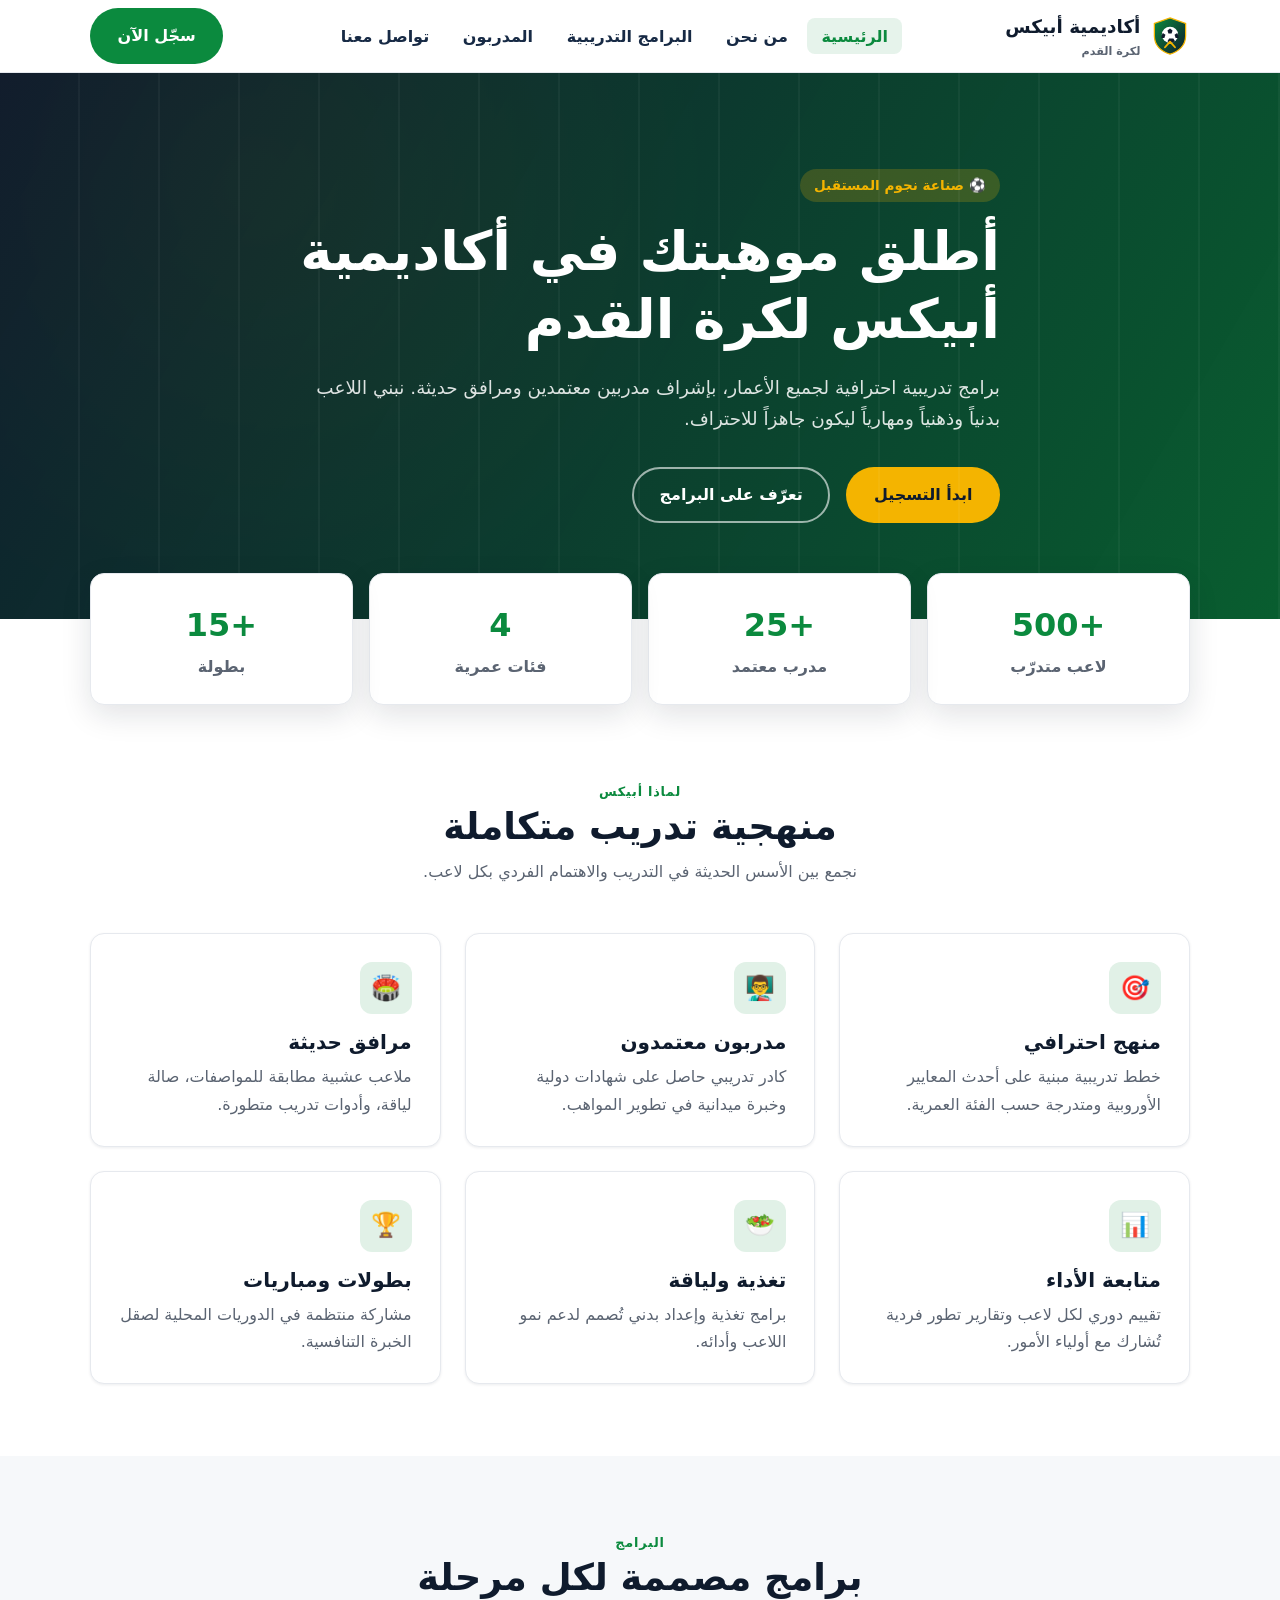
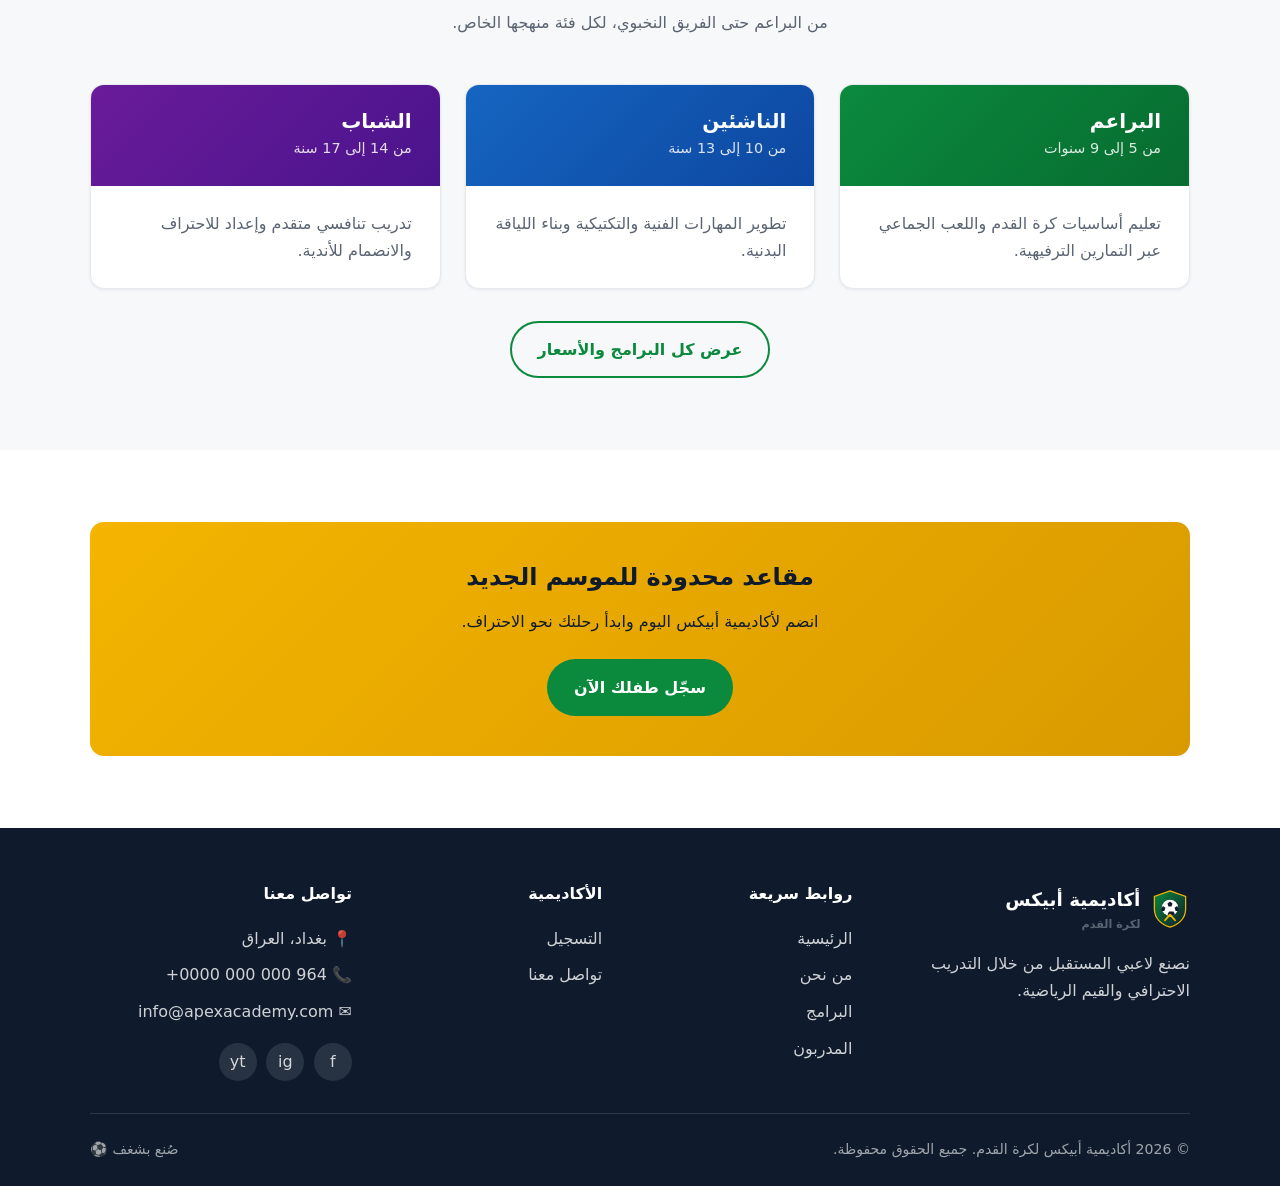
==== index.html @ 8813f62b "Add foundational Apex Football Academy website structure - Home, About, Programs, Coaches, Registrat" ====
<!DOCTYPE html>
<html lang="ar" dir="rtl">
<head>
  <meta charset="UTF-8" />
  <meta name="viewport" content="width=device-width, initial-scale=1.0" />
  <title>أكاديمية أبيكس لكرة القدم | الصفحة الرئيسية</title>
  <meta name="description" content="أكاديمية أبيكس لكرة القدم — تدريب احترافي لجميع الأعمار، مدربون معتمدون، وبرامج متكاملة لصناعة نجوم المستقبل." />
  <link rel="icon" href="img/logo.svg" type="image/svg+xml" />
  <link rel="stylesheet" href="css/style.css" />
</head>
<body>

  <!-- ===== Header ===== -->
  <header class="site-header">
    <div class="container nav">
      <a class="brand" href="index.html">
        <img src="img/logo.svg" alt="شعار أكاديمية أبيكس" />
        <span>أكاديمية أبيكس<small>لكرة القدم</small></span>
      </a>
      <nav>
        <ul class="nav-links">
          <li><a href="index.html">الرئيسية</a></li>
          <li><a href="pages/about.html">من نحن</a></li>
          <li><a href="pages/programs.html">البرامج التدريبية</a></li>
          <li><a href="pages/coaches.html">المدربون</a></li>
          <li><a href="pages/contact.html">تواصل معنا</a></li>
        </ul>
      </nav>
      <div class="nav-cta">
        <a class="btn btn--primary" href="pages/registration.html">سجّل الآن</a>
      </div>
      <button class="nav-toggle" aria-label="القائمة" aria-expanded="false">
        <span></span><span></span><span></span>
      </button>
    </div>
  </header>

  <!-- ===== Hero ===== -->
  <section class="hero">
    <div class="container">
      <span class="eyebrow">⚽ صناعة نجوم المستقبل</span>
      <h1>أطلق موهبتك في أكاديمية أبيكس لكرة القدم</h1>
      <p>
        برامج تدريبية احترافية لجميع الأعمار، بإشراف مدربين معتمدين ومرافق حديثة.
        نبني اللاعب بدنياً وذهنياً ومهارياً ليكون جاهزاً للاحتراف.
      </p>
      <div class="hero-actions">
        <a class="btn btn--gold" href="pages/registration.html">ابدأ التسجيل</a>
        <a class="btn btn--ghost" href="pages/programs.html">تعرّف على البرامج</a>
      </div>
    </div>
  </section>

  <!-- ===== Stats ===== -->
  <section class="container">
    <div class="stats">
      <div class="stat-card"><strong>+500</strong><span>لاعب متدرّب</span></div>
      <div class="stat-card"><strong>+25</strong><span>مدرب معتمد</span></div>
      <div class="stat-card"><strong>4</strong><span>فئات عمرية</span></div>
      <div class="stat-card"><strong>+15</strong><span>بطولة</span></div>
    </div>
  </section>

  <!-- ===== Features ===== -->
  <section class="section">
    <div class="container">
      <div class="section-head">
        <span class="eyebrow">لماذا أبيكس</span>
        <h2>منهجية تدريب متكاملة</h2>
        <p>نجمع بين الأسس الحديثة في التدريب والاهتمام الفردي بكل لاعب.</p>
      </div>
      <div class="grid grid--3">
        <div class="card">
          <div class="icon">🎯</div>
          <h3>منهج احترافي</h3>
          <p>خطط تدريبية مبنية على أحدث المعايير الأوروبية ومتدرجة حسب الفئة العمرية.</p>
        </div>
        <div class="card">
          <div class="icon">👨‍🏫</div>
          <h3>مدربون معتمدون</h3>
          <p>كادر تدريبي حاصل على شهادات دولية وخبرة ميدانية في تطوير المواهب.</p>
        </div>
        <div class="card">
          <div class="icon">🏟️</div>
          <h3>مرافق حديثة</h3>
          <p>ملاعب عشبية مطابقة للمواصفات، صالة لياقة، وأدوات تدريب متطورة.</p>
        </div>
        <div class="card">
          <div class="icon">📊</div>
          <h3>متابعة الأداء</h3>
          <p>تقييم دوري لكل لاعب وتقارير تطور فردية تُشارك مع أولياء الأمور.</p>
        </div>
        <div class="card">
          <div class="icon">🥗</div>
          <h3>تغذية ولياقة</h3>
          <p>برامج تغذية وإعداد بدني تُصمم لدعم نمو اللاعب وأدائه.</p>
        </div>
        <div class="card">
          <div class="icon">🏆</div>
          <h3>بطولات ومباريات</h3>
          <p>مشاركة منتظمة في الدوريات المحلية لصقل الخبرة التنافسية.</p>
        </div>
      </div>
    </div>
  </section>

  <!-- ===== Programs preview ===== -->
  <section class="section section--alt">
    <div class="container">
      <div class="section-head">
        <span class="eyebrow">البرامج</span>
        <h2>برامج مصممة لكل مرحلة</h2>
        <p>من البراعم حتى الفريق النخبوي، لكل فئة منهجها الخاص.</p>
      </div>
      <div class="grid grid--3">
        <div class="card program u9">
          <div class="program-top"><h3>البراعم</h3><span class="age">من 5 إلى 9 سنوات</span></div>
          <div class="program-body">
            <p>تعليم أساسيات كرة القدم واللعب الجماعي عبر التمارين الترفيهية.</p>
          </div>
        </div>
        <div class="card program u13">
          <div class="program-top"><h3>الناشئين</h3><span class="age">من 10 إلى 13 سنة</span></div>
          <div class="program-body">
            <p>تطوير المهارات الفنية والتكتيكية وبناء اللياقة البدنية.</p>
          </div>
        </div>
        <div class="card program u17">
          <div class="program-top"><h3>الشباب</h3><span class="age">من 14 إلى 17 سنة</span></div>
          <div class="program-body">
            <p>تدريب تنافسي متقدم وإعداد للاحتراف والانضمام للأندية.</p>
          </div>
        </div>
      </div>
      <div style="text-align:center; margin-top: 2rem;">
        <a class="btn btn--outline" href="pages/programs.html">عرض كل البرامج والأسعار</a>
      </div>
    </div>
  </section>

  <!-- ===== CTA ===== -->
  <section class="section">
    <div class="container">
      <div class="cta-band">
        <h2>مقاعد محدودة للموسم الجديد</h2>
        <p>انضم لأكاديمية أبيكس اليوم وابدأ رحلتك نحو الاحتراف.</p>
        <a class="btn btn--primary" href="pages/registration.html">سجّل طفلك الآن</a>
      </div>
    </div>
  </section>

  <!-- ===== Footer ===== -->
  <footer class="site-footer">
    <div class="container">
      <div class="footer-grid">
        <div>
          <a class="brand" href="index.html">
            <img src="img/logo.svg" alt="شعار أكاديمية أبيكس" />
            <span>أكاديمية أبيكس<small>لكرة القدم</small></span>
          </a>
          <p>نصنع لاعبي المستقبل من خلال التدريب الاحترافي والقيم الرياضية.</p>
        </div>
        <div>
          <h4>روابط سريعة</h4>
          <ul class="footer-links">
            <li><a href="index.html">الرئيسية</a></li>
            <li><a href="pages/about.html">من نحن</a></li>
            <li><a href="pages/programs.html">البرامج</a></li>
            <li><a href="pages/coaches.html">المدربون</a></li>
          </ul>
        </div>
        <div>
          <h4>الأكاديمية</h4>
          <ul class="footer-links">
            <li><a href="pages/registration.html">التسجيل</a></li>
            <li><a href="pages/contact.html">تواصل معنا</a></li>
          </ul>
        </div>
        <div>
          <h4>تواصل معنا</h4>
          <ul class="footer-links">
            <li>📍 بغداد، العراق</li>
            <li>📞 964 000 000 0000+</li>
            <li>✉️ info@apexacademy.com</li>
          </ul>
          <div class="socials" style="margin-top: .8rem;">
            <a href="#" aria-label="Facebook">f</a>
            <a href="#" aria-label="Instagram">ig</a>
            <a href="#" aria-label="YouTube">yt</a>
          </div>
        </div>
      </div>
      <div class="footer-bottom">
        <span>© <span data-year>2026</span> أكاديمية أبيكس لكرة القدم. جميع الحقوق محفوظة.</span>
        <span>صُنع بشغف ⚽</span>
      </div>
    </div>
  </footer>

  <script src="js/main.js"></script>
</body>
</html>
---- css/style.css ----
/* ==========================================================================
   Apex Football Academy — Core Stylesheet
   أكاديمية أبيكس لكرة القدم — التنسيقات الأساسية
   RTL, responsive, no external dependencies.
   ========================================================================== */

/* ----- Design tokens ---------------------------------------------------- */
:root {
  --pitch-green: #0b8a3e;
  --pitch-green-dark: #076c30;
  --navy: #0f1b2d;
  --navy-soft: #172a45;
  --gold: #f4b400;
  --ink: #1a1f27;
  --muted: #5b6472;
  --line: #e6e9ee;
  --bg: #ffffff;
  --bg-alt: #f6f8fa;
  --white: #ffffff;

  --radius: 14px;
  --radius-sm: 8px;
  --shadow-sm: 0 1px 3px rgba(15, 27, 45, .08);
  --shadow: 0 10px 30px rgba(15, 27, 45, .12);
  --container: 1140px;

  --font: "Segoe UI", "Tahoma", "Cairo", system-ui, -apple-system, sans-serif;
}

/* ----- Reset ------------------------------------------------------------ */
*,
*::before,
*::after { box-sizing: border-box; }

html { scroll-behavior: smooth; }

body {
  margin: 0;
  font-family: var(--font);
  color: var(--ink);
  background: var(--bg);
  line-height: 1.7;
  -webkit-font-smoothing: antialiased;
}

img { max-width: 100%; display: block; }
a { color: inherit; text-decoration: none; }
ul { margin: 0; padding: 0; list-style: none; }
h1, h2, h3, h4 { line-height: 1.25; margin: 0 0 .5rem; color: var(--navy); }

/* ----- Layout helpers --------------------------------------------------- */
.container {
  width: 100%;
  max-width: var(--container);
  margin-inline: auto;
  padding-inline: 20px;
}

.section { padding: 72px 0; }
.section--alt { background: var(--bg-alt); }

.section-head {
  text-align: center;
  max-width: 680px;
  margin: 0 auto 48px;
}
.section-head .eyebrow {
  color: var(--pitch-green);
  font-weight: 700;
  letter-spacing: .06em;
  text-transform: uppercase;
  font-size: .8rem;
}
.section-head h2 { font-size: clamp(1.6rem, 3vw, 2.3rem); }
.section-head p { color: var(--muted); margin: 0; }

/* ----- Buttons ---------------------------------------------------------- */
.btn {
  display: inline-flex;
  align-items: center;
  justify-content: center;
  gap: .5rem;
  padding: .8rem 1.6rem;
  border-radius: 999px;
  font-weight: 700;
  font-size: 1rem;
  border: 2px solid transparent;
  cursor: pointer;
  transition: transform .15s ease, box-shadow .15s ease, background .15s ease;
}
.btn:hover { transform: translateY(-2px); }
.btn--primary { background: var(--pitch-green); color: var(--white); }
.btn--primary:hover { background: var(--pitch-green-dark); }
.btn--gold { background: var(--gold); color: var(--navy); }
.btn--ghost { background: transparent; color: var(--white); border-color: rgba(255,255,255,.6); }
.btn--ghost:hover { background: rgba(255,255,255,.12); }
.btn--outline { background: transparent; color: var(--pitch-green); border-color: var(--pitch-green); }
.btn--outline:hover { background: var(--pitch-green); color: var(--white); }

/* ----- Header / navigation --------------------------------------------- */
.site-header {
  position: sticky;
  top: 0;
  z-index: 50;
  background: rgba(255, 255, 255, .92);
  backdrop-filter: blur(8px);
  border-bottom: 1px solid var(--line);
}
.nav {
  display: flex;
  align-items: center;
  justify-content: space-between;
  gap: 1rem;
  min-height: 72px;
}
.brand {
  display: flex;
  align-items: center;
  gap: .6rem;
  font-weight: 800;
  color: var(--navy);
  font-size: 1.15rem;
}
.brand img { width: 40px; height: 40px; }
.brand span small { display: block; font-size: .7rem; color: var(--muted); font-weight: 600; }

.nav-links {
  display: flex;
  align-items: center;
  gap: .3rem;
}
.nav-links a {
  padding: .55rem .9rem;
  border-radius: var(--radius-sm);
  font-weight: 600;
  color: var(--navy-soft);
  transition: background .15s ease, color .15s ease;
}
.nav-links a:hover { background: var(--bg-alt); color: var(--pitch-green); }
.nav-links a.active { color: var(--pitch-green); background: rgba(11, 138, 62, .1); }

.nav-cta { display: flex; align-items: center; gap: .5rem; }

.nav-toggle {
  display: none;
  background: none;
  border: 0;
  cursor: pointer;
  padding: .4rem;
}
.nav-toggle span {
  display: block;
  width: 24px;
  height: 2px;
  background: var(--navy);
  margin: 5px 0;
  transition: .2s ease;
}

/* ----- Hero ------------------------------------------------------------- */
.hero {
  position: relative;
  color: var(--white);
  background:
    linear-gradient(120deg, rgba(15,27,45,.92), rgba(7,108,48,.82)),
    radial-gradient(circle at 20% 20%, rgba(244,180,0,.35), transparent 40%);
  background-color: var(--navy);
  overflow: hidden;
}
.hero::after {
  content: "";
  position: absolute;
  inset: 0;
  background-image:
    repeating-linear-gradient(90deg, transparent 0 78px, rgba(255,255,255,.04) 78px 80px);
  pointer-events: none;
}
.hero .container {
  position: relative;
  padding: 96px 20px;
  max-width: 760px;
}
.hero .eyebrow {
  display: inline-block;
  background: rgba(244,180,0,.2);
  color: var(--gold);
  padding: .3rem .9rem;
  border-radius: 999px;
  font-weight: 700;
  font-size: .85rem;
  margin-bottom: 1rem;
}
.hero h1 {
  color: var(--white);
  font-size: clamp(2rem, 5vw, 3.4rem);
  margin-bottom: 1rem;
}
.hero p {
  font-size: 1.15rem;
  color: rgba(255,255,255,.86);
  margin-bottom: 2rem;
}
.hero-actions { display: flex; flex-wrap: wrap; gap: 1rem; }

/* ----- Stats bar -------------------------------------------------------- */
.stats {
  display: grid;
  grid-template-columns: repeat(4, 1fr);
  gap: 1rem;
  margin-top: -46px;
  position: relative;
  z-index: 5;
}
.stat-card {
  background: var(--white);
  border: 1px solid var(--line);
  border-radius: var(--radius);
  box-shadow: var(--shadow);
  padding: 1.5rem 1rem;
  text-align: center;
}
.stat-card strong { display: block; font-size: 2rem; color: var(--pitch-green); }
.stat-card span { color: var(--muted); font-weight: 600; }

/* ----- Cards / grids ---------------------------------------------------- */
.grid { display: grid; gap: 1.5rem; }
.grid--3 { grid-template-columns: repeat(3, 1fr); }
.grid--2 { grid-template-columns: repeat(2, 1fr); }

.card {
  background: var(--white);
  border: 1px solid var(--line);
  border-radius: var(--radius);
  padding: 1.75rem;
  box-shadow: var(--shadow-sm);
  transition: transform .18s ease, box-shadow .18s ease;
}
.card:hover { transform: translateY(-4px); box-shadow: var(--shadow); }
.card .icon {
  width: 52px; height: 52px;
  display: grid; place-items: center;
  border-radius: 12px;
  background: rgba(11,138,62,.12);
  color: var(--pitch-green);
  font-size: 1.5rem;
  margin-bottom: 1rem;
}
.card h3 { font-size: 1.25rem; }
.card p { color: var(--muted); margin: 0; }

/* Program card */
.program {
  display: flex;
  flex-direction: column;
  overflow: hidden;
  padding: 0;
}
.program .program-top {
  padding: 1.5rem 1.75rem;
  color: var(--white);
  background: var(--navy);
}
.program.u9 .program-top { background: linear-gradient(135deg, #0b8a3e, #076c30); }
.program.u13 .program-top { background: linear-gradient(135deg, #1565c0, #0d47a1); }
.program.u17 .program-top { background: linear-gradient(135deg, #6a1b9a, #4a148c); }
.program.elite .program-top { background: linear-gradient(135deg, #ef6c00, #e65100); }
.program .program-top h3 { color: var(--white); margin: 0; }
.program .program-top .age { font-size: .9rem; opacity: .85; }
.program .program-body { padding: 1.5rem 1.75rem; }
.program .program-body ul li {
  padding: .4rem 0;
  border-bottom: 1px dashed var(--line);
  color: var(--muted);
}
.program .program-body ul li:last-child { border-bottom: 0; }
.program .price { font-size: 1.4rem; font-weight: 800; color: var(--navy); margin: 1rem 0; }
.program .price span { font-size: .9rem; color: var(--muted); font-weight: 500; }

/* Coach card */
.coach { text-align: center; }
.coach .avatar {
  width: 96px; height: 96px;
  border-radius: 50%;
  margin: 0 auto 1rem;
  background: linear-gradient(135deg, var(--pitch-green), var(--navy));
  color: var(--white);
  display: grid; place-items: center;
  font-size: 2rem; font-weight: 800;
}
.coach h3 { font-size: 1.15rem; margin-bottom: .1rem; }
.coach .role { color: var(--pitch-green); font-weight: 700; font-size: .9rem; }
.coach p { color: var(--muted); font-size: .95rem; margin-top: .6rem; }

/* ----- Forms ------------------------------------------------------------ */
.form-card {
  background: var(--white);
  border: 1px solid var(--line);
  border-radius: var(--radius);
  box-shadow: var(--shadow);
  padding: 2rem;
}
.form-grid { display: grid; grid-template-columns: 1fr 1fr; gap: 1.1rem; }
.field { display: flex; flex-direction: column; gap: .35rem; }
.field.full { grid-column: 1 / -1; }
.field label { font-weight: 700; font-size: .92rem; color: var(--navy-soft); }
.field input,
.field select,
.field textarea {
  font-family: inherit;
  font-size: 1rem;
  padding: .7rem .85rem;
  border: 1px solid var(--line);
  border-radius: var(--radius-sm);
  background: var(--bg-alt);
  transition: border .15s ease, box-shadow .15s ease;
}
.field input:focus,
.field select:focus,
.field textarea:focus {
  outline: none;
  border-color: var(--pitch-green);
  box-shadow: 0 0 0 3px rgba(11,138,62,.15);
  background: var(--white);
}
.field .error-msg { color: #d32f2f; font-size: .82rem; min-height: 1em; }
.field.invalid input,
.field.invalid select { border-color: #d32f2f; }

.form-note {
  margin-top: 1rem;
  padding: .9rem 1rem;
  border-radius: var(--radius-sm);
  background: rgba(11,138,62,.1);
  color: var(--pitch-green-dark);
  font-weight: 600;
  display: none;
}
.form-note.show { display: block; }

/* ----- Contact info ----------------------------------------------------- */
.info-list li {
  display: flex;
  gap: .8rem;
  align-items: flex-start;
  padding: .8rem 0;
  border-bottom: 1px solid var(--line);
}
.info-list li:last-child { border-bottom: 0; }
.info-list .ic {
  width: 40px; height: 40px; flex: none;
  border-radius: 10px;
  background: rgba(11,138,62,.12);
  color: var(--pitch-green);
  display: grid; place-items: center;
  font-size: 1.1rem;
}
.info-list strong { display: block; color: var(--navy); }
.info-list span { color: var(--muted); }

/* ----- Page banner (inner pages) --------------------------------------- */
.page-banner {
  background: linear-gradient(120deg, var(--navy), var(--pitch-green-dark));
  color: var(--white);
  text-align: center;
  padding: 64px 20px;
}
.page-banner h1 { color: var(--white); font-size: clamp(1.8rem, 4vw, 2.8rem); }
.page-banner p { color: rgba(255,255,255,.85); margin: 0; }
.breadcrumb { font-size: .9rem; color: rgba(255,255,255,.7); margin-bottom: .5rem; }
.breadcrumb a:hover { color: var(--gold); }

/* ----- CTA band --------------------------------------------------------- */
.cta-band {
  background: linear-gradient(135deg, var(--gold), #d99a00);
  color: var(--navy);
  border-radius: var(--radius);
  padding: 2.5rem;
  text-align: center;
}
.cta-band h2 { color: var(--navy); }
.cta-band p { margin-bottom: 1.5rem; }

/* ----- Footer ----------------------------------------------------------- */
.site-footer {
  background: var(--navy);
  color: rgba(255,255,255,.8);
  padding: 56px 0 24px;
}
.footer-grid {
  display: grid;
  grid-template-columns: 1.4fr 1fr 1fr 1.2fr;
  gap: 2rem;
}
.site-footer h4 { color: var(--white); margin-bottom: 1rem; font-size: 1rem; }
.site-footer a:hover { color: var(--gold); }
.site-footer .brand { color: var(--white); margin-bottom: 1rem; }
.site-footer .brand span { color: var(--white); }
.footer-links li { padding: .3rem 0; }
.footer-bottom {
  margin-top: 2rem;
  padding-top: 1.5rem;
  border-top: 1px solid rgba(255,255,255,.12);
  display: flex;
  justify-content: space-between;
  flex-wrap: wrap;
  gap: .5rem;
  font-size: .88rem;
  color: rgba(255,255,255,.6);
}
.socials { display: flex; gap: .6rem; }
.socials a {
  width: 38px; height: 38px;
  border-radius: 50%;
  background: rgba(255,255,255,.1);
  display: grid; place-items: center;
  transition: background .15s ease;
}
.socials a:hover { background: var(--pitch-green); }

/* ----- Responsive ------------------------------------------------------- */
@media (max-width: 900px) {
  .grid--3 { grid-template-columns: repeat(2, 1fr); }
  .footer-grid { grid-template-columns: 1fr 1fr; }
  .stats { grid-template-columns: repeat(2, 1fr); margin-top: 24px; }
}

@media (max-width: 720px) {
  .nav-toggle { display: block; }
  .nav-links {
    position: absolute;
    top: 72px;
    inset-inline: 0;
    flex-direction: column;
    align-items: stretch;
    background: var(--white);
    border-bottom: 1px solid var(--line);
    padding: .5rem 20px 1rem;
    gap: .2rem;
    display: none;
    box-shadow: var(--shadow);
  }
  .nav-links.open { display: flex; }
  .nav-cta { display: none; }
  .grid--3, .grid--2, .form-grid { grid-template-columns: 1fr; }
  .footer-grid { grid-template-columns: 1fr; }
  .section { padding: 52px 0; }
}
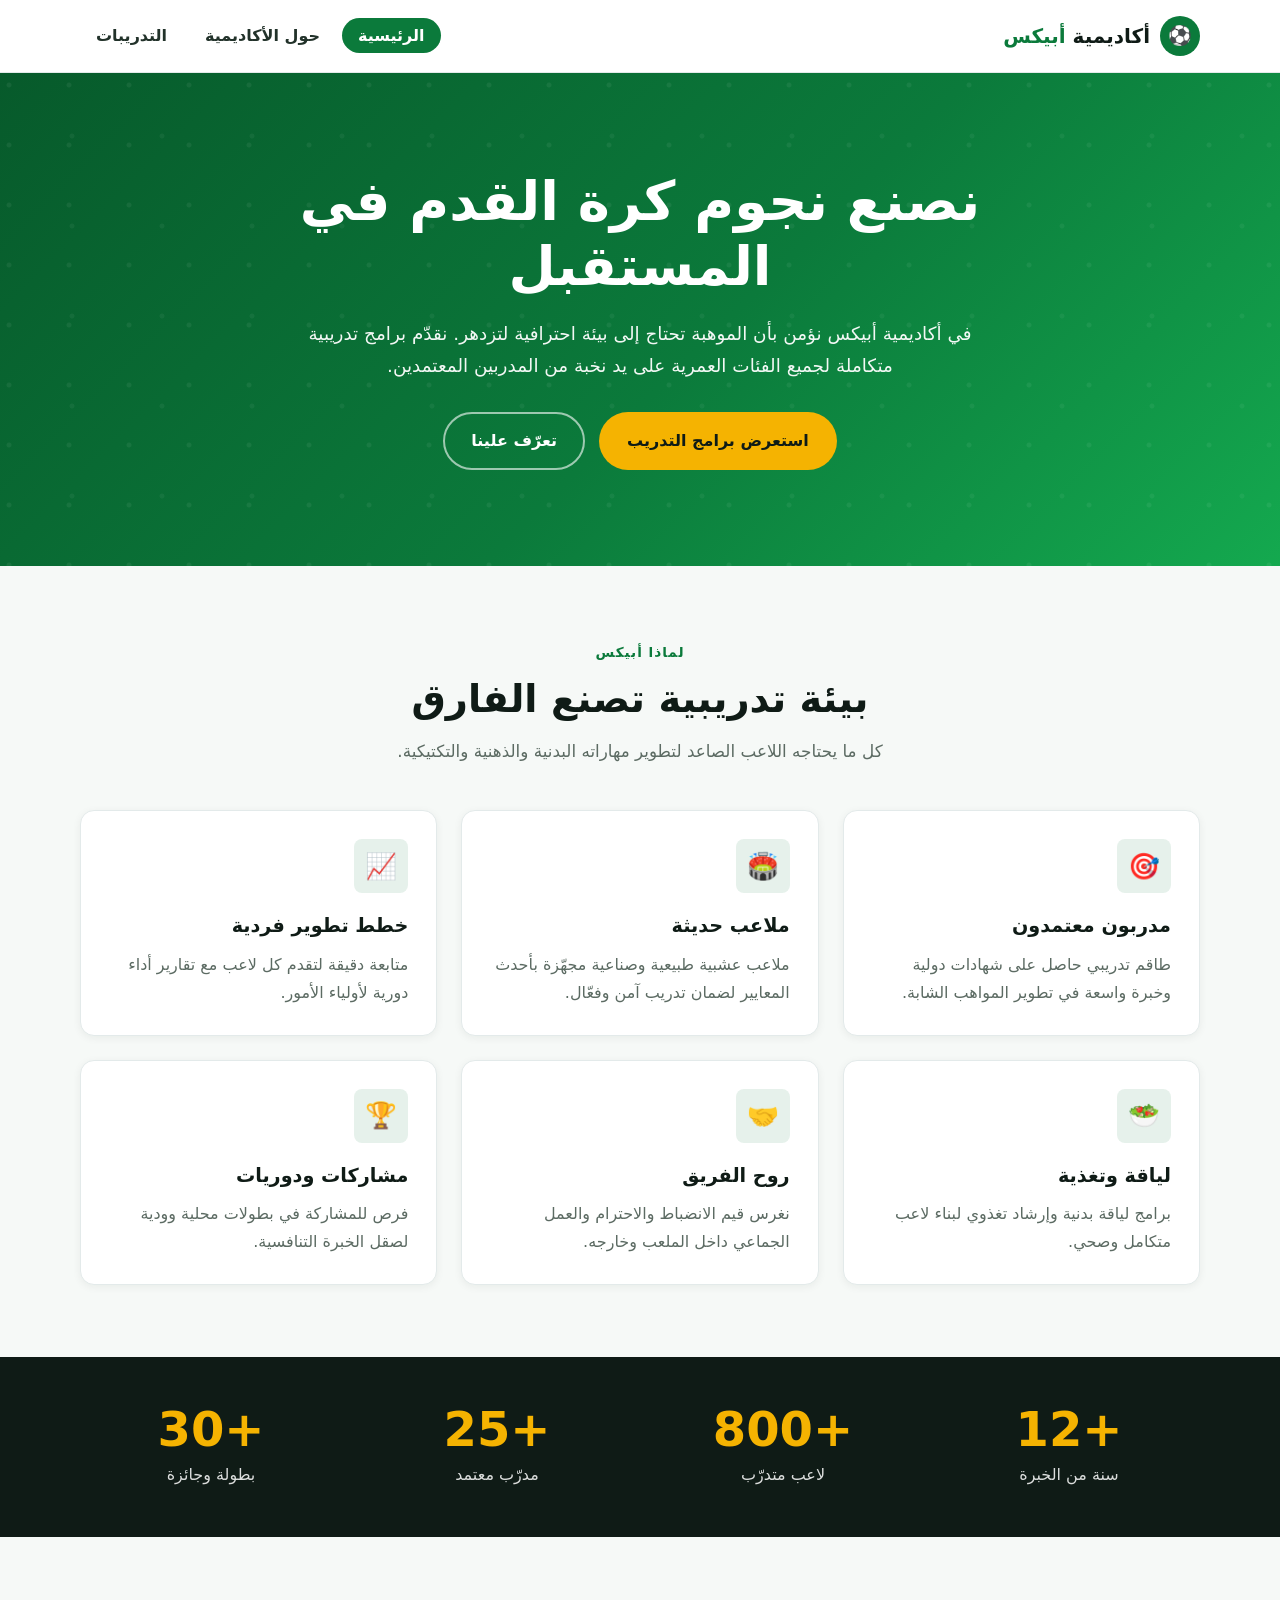
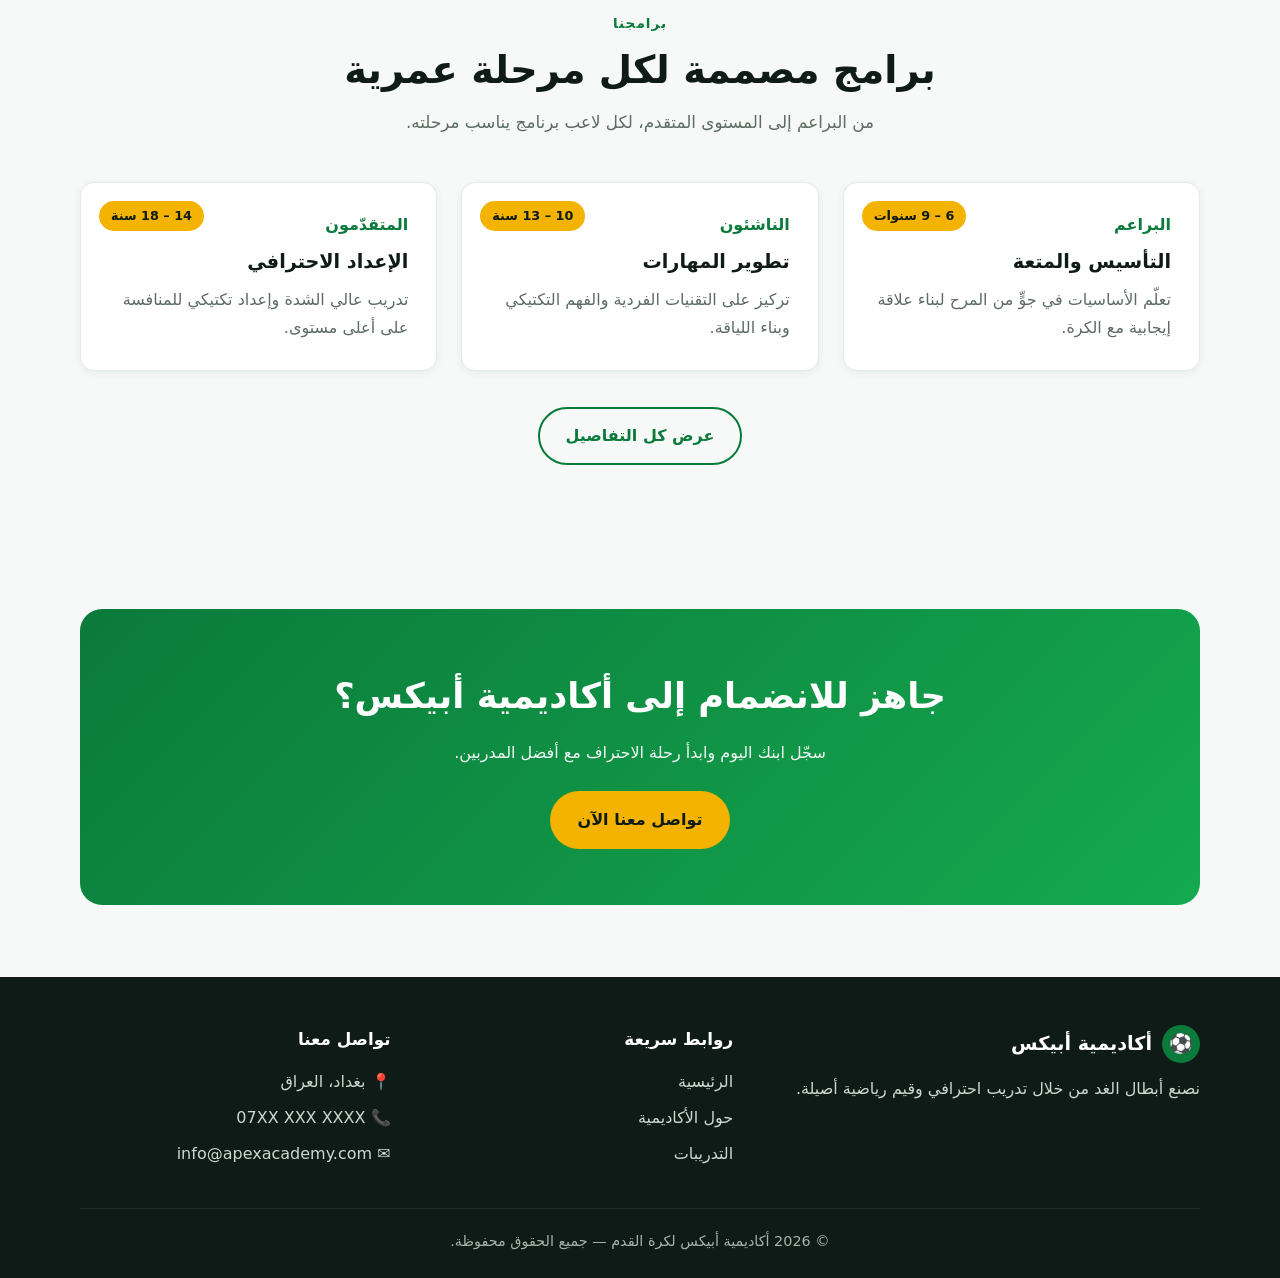
==== commit ad8b6e71: "بناء الهيكل الأساسي لموقع أكاديمية أبيكس لكرة القدم - إضافة الصفحة الرئيسية (index.html) - إضافة صفح" ====
--- a/index.html
+++ b/index.html
@@ -3,196 +3,188 @@
 <head>
   <meta charset="UTF-8" />
   <meta name="viewport" content="width=device-width, initial-scale=1.0" />
-  <title>أكاديمية أبيكس لكرة القدم | الصفحة الرئيسية</title>
-  <meta name="description" content="أكاديمية أبيكس لكرة القدم — تدريب احترافي لجميع الأعمار، مدربون معتمدون، وبرامج متكاملة لصناعة نجوم المستقبل." />
-  <link rel="icon" href="img/logo.svg" type="image/svg+xml" />
+  <title>أكاديمية أبيكس لكرة القدم — الصفحة الرئيسية</title>
+  <meta name="description" content="أكاديمية أبيكس لكرة القدم — نصنع نجوم المستقبل من خلال تدريب احترافي لجميع الفئات العمرية." />
   <link rel="stylesheet" href="css/style.css" />
 </head>
 <body>
-
-  <!-- ===== Header ===== -->
+  <!-- الرأس -->
   <header class="site-header">
-    <div class="container nav">
-      <a class="brand" href="index.html">
-        <img src="img/logo.svg" alt="شعار أكاديمية أبيكس" />
-        <span>أكاديمية أبيكس<small>لكرة القدم</small></span>
-      </a>
-      <nav>
+    <div class="container">
+      <nav class="nav" aria-label="التنقل الرئيسي">
+        <a class="brand" href="index.html">
+          <span class="brand-mark">⚽</span>
+          <span>أكاديمية <strong>أبيكس</strong></span>
+        </a>
+        <button class="nav-toggle" aria-label="فتح القائمة" aria-expanded="false">☰</button>
         <ul class="nav-links">
-          <li><a href="index.html">الرئيسية</a></li>
-          <li><a href="pages/about.html">من نحن</a></li>
-          <li><a href="pages/programs.html">البرامج التدريبية</a></li>
-          <li><a href="pages/coaches.html">المدربون</a></li>
-          <li><a href="pages/contact.html">تواصل معنا</a></li>
+          <li><a class="active" href="index.html">الرئيسية</a></li>
+          <li><a href="about.html">حول الأكاديمية</a></li>
+          <li><a href="training.html">التدريبات</a></li>
         </ul>
       </nav>
-      <div class="nav-cta">
-        <a class="btn btn--primary" href="pages/registration.html">سجّل الآن</a>
-      </div>
-      <button class="nav-toggle" aria-label="القائمة" aria-expanded="false">
-        <span></span><span></span><span></span>
-      </button>
     </div>
   </header>
 
-  <!-- ===== Hero ===== -->
-  <section class="hero">
-    <div class="container">
-      <span class="eyebrow">⚽ صناعة نجوم المستقبل</span>
-      <h1>أطلق موهبتك في أكاديمية أبيكس لكرة القدم</h1>
-      <p>
-        برامج تدريبية احترافية لجميع الأعمار، بإشراف مدربين معتمدين ومرافق حديثة.
-        نبني اللاعب بدنياً وذهنياً ومهارياً ليكون جاهزاً للاحتراف.
-      </p>
-      <div class="hero-actions">
-        <a class="btn btn--gold" href="pages/registration.html">ابدأ التسجيل</a>
-        <a class="btn btn--ghost" href="pages/programs.html">تعرّف على البرامج</a>
-      </div>
-    </div>
-  </section>
-
-  <!-- ===== Stats ===== -->
-  <section class="container">
-    <div class="stats">
-      <div class="stat-card"><strong>+500</strong><span>لاعب متدرّب</span></div>
-      <div class="stat-card"><strong>+25</strong><span>مدرب معتمد</span></div>
-      <div class="stat-card"><strong>4</strong><span>فئات عمرية</span></div>
-      <div class="stat-card"><strong>+15</strong><span>بطولة</span></div>
-    </div>
-  </section>
-
-  <!-- ===== Features ===== -->
-  <section class="section">
-    <div class="container">
-      <div class="section-head">
-        <span class="eyebrow">لماذا أبيكس</span>
-        <h2>منهجية تدريب متكاملة</h2>
-        <p>نجمع بين الأسس الحديثة في التدريب والاهتمام الفردي بكل لاعب.</p>
-      </div>
-      <div class="grid grid--3">
-        <div class="card">
-          <div class="icon">🎯</div>
-          <h3>منهج احترافي</h3>
-          <p>خطط تدريبية مبنية على أحدث المعايير الأوروبية ومتدرجة حسب الفئة العمرية.</p>
-        </div>
-        <div class="card">
-          <div class="icon">👨‍🏫</div>
-          <h3>مدربون معتمدون</h3>
-          <p>كادر تدريبي حاصل على شهادات دولية وخبرة ميدانية في تطوير المواهب.</p>
-        </div>
-        <div class="card">
-          <div class="icon">🏟️</div>
-          <h3>مرافق حديثة</h3>
-          <p>ملاعب عشبية مطابقة للمواصفات، صالة لياقة، وأدوات تدريب متطورة.</p>
-        </div>
-        <div class="card">
-          <div class="icon">📊</div>
-          <h3>متابعة الأداء</h3>
-          <p>تقييم دوري لكل لاعب وتقارير تطور فردية تُشارك مع أولياء الأمور.</p>
-        </div>
-        <div class="card">
-          <div class="icon">🥗</div>
-          <h3>تغذية ولياقة</h3>
-          <p>برامج تغذية وإعداد بدني تُصمم لدعم نمو اللاعب وأدائه.</p>
-        </div>
-        <div class="card">
-          <div class="icon">🏆</div>
-          <h3>بطولات ومباريات</h3>
-          <p>مشاركة منتظمة في الدوريات المحلية لصقل الخبرة التنافسية.</p>
+  <main>
+    <!-- القسم البطل -->
+    <section class="hero">
+      <div class="container">
+        <h1>نصنع نجوم كرة القدم في المستقبل</h1>
+        <p>
+          في أكاديمية أبيكس نؤمن بأن الموهبة تحتاج إلى بيئة احترافية لتزدهر.
+          نقدّم برامج تدريبية متكاملة لجميع الفئات العمرية على يد نخبة من المدربين المعتمدين.
+        </p>
+        <div class="hero-actions">
+          <a class="btn btn--accent" href="training.html">استعرض برامج التدريب</a>
+          <a class="btn btn--ghost" href="about.html">تعرّف علينا</a>
         </div>
       </div>
-    </div>
-  </section>
+    </section>
 
-  <!-- ===== Programs preview ===== -->
-  <section class="section section--alt">
-    <div class="container">
-      <div class="section-head">
-        <span class="eyebrow">البرامج</span>
-        <h2>برامج مصممة لكل مرحلة</h2>
-        <p>من البراعم حتى الفريق النخبوي، لكل فئة منهجها الخاص.</p>
+    <!-- المميزات -->
+    <section class="section">
+      <div class="container">
+        <div class="section-head">
+          <span class="eyebrow">لماذا أبيكس</span>
+          <h2>بيئة تدريبية تصنع الفارق</h2>
+          <p>كل ما يحتاجه اللاعب الصاعد لتطوير مهاراته البدنية والذهنية والتكتيكية.</p>
+        </div>
+        <div class="grid grid--3">
+          <article class="card">
+            <div class="icon">🎯</div>
+            <h3>مدربون معتمدون</h3>
+            <p>طاقم تدريبي حاصل على شهادات دولية وخبرة واسعة في تطوير المواهب الشابة.</p>
+          </article>
+          <article class="card">
+            <div class="icon">🏟️</div>
+            <h3>ملاعب حديثة</h3>
+            <p>ملاعب عشبية طبيعية وصناعية مجهّزة بأحدث المعايير لضمان تدريب آمن وفعّال.</p>
+          </article>
+          <article class="card">
+            <div class="icon">📈</div>
+            <h3>خطط تطوير فردية</h3>
+            <p>متابعة دقيقة لتقدم كل لاعب مع تقارير أداء دورية لأولياء الأمور.</p>
+          </article>
+          <article class="card">
+            <div class="icon">🥗</div>
+            <h3>لياقة وتغذية</h3>
+            <p>برامج لياقة بدنية وإرشاد تغذوي لبناء لاعب متكامل وصحي.</p>
+          </article>
+          <article class="card">
+            <div class="icon">🤝</div>
+            <h3>روح الفريق</h3>
+            <p>نغرس قيم الانضباط والاحترام والعمل الجماعي داخل الملعب وخارجه.</p>
+          </article>
+          <article class="card">
+            <div class="icon">🏆</div>
+            <h3>مشاركات ودوريات</h3>
+            <p>فرص للمشاركة في بطولات محلية وودية لصقل الخبرة التنافسية.</p>
+          </article>
+        </div>
       </div>
-      <div class="grid grid--3">
-        <div class="card program u9">
-          <div class="program-top"><h3>البراعم</h3><span class="age">من 5 إلى 9 سنوات</span></div>
-          <div class="program-body">
-            <p>تعليم أساسيات كرة القدم واللعب الجماعي عبر التمارين الترفيهية.</p>
+    </section>
+
+    <!-- الإحصائيات -->
+    <section class="section section--tight stats">
+      <div class="container">
+        <div class="grid grid--4">
+          <div class="stat">
+            <div class="num">+12</div>
+            <div class="label">سنة من الخبرة</div>
           </div>
-        </div>
-        <div class="card program u13">
-          <div class="program-top"><h3>الناشئين</h3><span class="age">من 10 إلى 13 سنة</span></div>
-          <div class="program-body">
-            <p>تطوير المهارات الفنية والتكتيكية وبناء اللياقة البدنية.</p>
+          <div class="stat">
+            <div class="num">+800</div>
+            <div class="label">لاعب متدرّب</div>
           </div>
-        </div>
-        <div class="card program u17">
-          <div class="program-top"><h3>الشباب</h3><span class="age">من 14 إلى 17 سنة</span></div>
-          <div class="program-body">
-            <p>تدريب تنافسي متقدم وإعداد للاحتراف والانضمام للأندية.</p>
+          <div class="stat">
+            <div class="num">+25</div>
+            <div class="label">مدرّب معتمد</div>
+          </div>
+          <div class="stat">
+            <div class="num">+30</div>
+            <div class="label">بطولة وجائزة</div>
           </div>
         </div>
       </div>
-      <div style="text-align:center; margin-top: 2rem;">
-        <a class="btn btn--outline" href="pages/programs.html">عرض كل البرامج والأسعار</a>
+    </section>
+
+    <!-- لمحة عن البرامج -->
+    <section class="section">
+      <div class="container">
+        <div class="section-head">
+          <span class="eyebrow">برامجنا</span>
+          <h2>برامج مصممة لكل مرحلة عمرية</h2>
+          <p>من البراعم إلى المستوى المتقدم، لكل لاعب برنامج يناسب مرحلته.</p>
+        </div>
+        <div class="grid grid--3">
+          <article class="card program">
+            <span class="tag">6 – 9 سنوات</span>
+            <div class="age">البراعم</div>
+            <h3>التأسيس والمتعة</h3>
+            <p>تعلّم الأساسيات في جوٍّ من المرح لبناء علاقة إيجابية مع الكرة.</p>
+          </article>
+          <article class="card program">
+            <span class="tag">10 – 13 سنة</span>
+            <div class="age">الناشئون</div>
+            <h3>تطوير المهارات</h3>
+            <p>تركيز على التقنيات الفردية والفهم التكتيكي وبناء اللياقة.</p>
+          </article>
+          <article class="card program">
+            <span class="tag">14 – 18 سنة</span>
+            <div class="age">المتقدّمون</div>
+            <h3>الإعداد الاحترافي</h3>
+            <p>تدريب عالي الشدة وإعداد تكتيكي للمنافسة على أعلى مستوى.</p>
+          </article>
+        </div>
+        <div style="text-align:center; margin-top:36px;">
+          <a class="btn btn--outline" href="training.html">عرض كل التفاصيل</a>
+        </div>
       </div>
-    </div>
-  </section>
+    </section>
 
-  <!-- ===== CTA ===== -->
-  <section class="section">
-    <div class="container">
-      <div class="cta-band">
-        <h2>مقاعد محدودة للموسم الجديد</h2>
-        <p>انضم لأكاديمية أبيكس اليوم وابدأ رحلتك نحو الاحتراف.</p>
-        <a class="btn btn--primary" href="pages/registration.html">سجّل طفلك الآن</a>
+    <!-- دعوة لاتخاذ إجراء -->
+    <section class="section">
+      <div class="container">
+        <div class="cta">
+          <h2>جاهز للانضمام إلى أكاديمية أبيكس؟</h2>
+          <p>سجّل ابنك اليوم وابدأ رحلة الاحتراف مع أفضل المدربين.</p>
+          <a class="btn btn--accent" href="about.html">تواصل معنا الآن</a>
+        </div>
       </div>
-    </div>
-  </section>
+    </section>
+  </main>
 
-  <!-- ===== Footer ===== -->
+  <!-- التذييل -->
   <footer class="site-footer">
     <div class="container">
       <div class="footer-grid">
         <div>
-          <a class="brand" href="index.html">
-            <img src="img/logo.svg" alt="شعار أكاديمية أبيكس" />
-            <span>أكاديمية أبيكس<small>لكرة القدم</small></span>
-          </a>
-          <p>نصنع لاعبي المستقبل من خلال التدريب الاحترافي والقيم الرياضية.</p>
+          <div class="footer-brand">
+            <span class="brand-mark">⚽</span>
+            <span>أكاديمية أبيكس</span>
+          </div>
+          <p>نصنع أبطال الغد من خلال تدريب احترافي وقيم رياضية أصيلة.</p>
         </div>
         <div>
           <h4>روابط سريعة</h4>
           <ul class="footer-links">
             <li><a href="index.html">الرئيسية</a></li>
-            <li><a href="pages/about.html">من نحن</a></li>
-            <li><a href="pages/programs.html">البرامج</a></li>
-            <li><a href="pages/coaches.html">المدربون</a></li>
-          </ul>
-        </div>
-        <div>
-          <h4>الأكاديمية</h4>
-          <ul class="footer-links">
-            <li><a href="pages/registration.html">التسجيل</a></li>
-            <li><a href="pages/contact.html">تواصل معنا</a></li>
+            <li><a href="about.html">حول الأكاديمية</a></li>
+            <li><a href="training.html">التدريبات</a></li>
           </ul>
         </div>
         <div>
           <h4>تواصل معنا</h4>
           <ul class="footer-links">
             <li>📍 بغداد، العراق</li>
-            <li>📞 964 000 000 0000+</li>
+            <li>📞 07XX XXX XXXX</li>
             <li>✉️ info@apexacademy.com</li>
           </ul>
-          <div class="socials" style="margin-top: .8rem;">
-            <a href="#" aria-label="Facebook">f</a>
-            <a href="#" aria-label="Instagram">ig</a>
-            <a href="#" aria-label="YouTube">yt</a>
-          </div>
         </div>
       </div>
       <div class="footer-bottom">
-        <span>© <span data-year>2026</span> أكاديمية أبيكس لكرة القدم. جميع الحقوق محفوظة.</span>
-        <span>صُنع بشغف ⚽</span>
+        © <span data-current-year>2026</span> أكاديمية أبيكس لكرة القدم — جميع الحقوق محفوظة.
       </div>
     </div>
   </footer>
--- a/css/style.css
+++ b/css/style.css
@@ -1,447 +1,624 @@
-/* ==========================================================================
-   Apex Football Academy — Core Stylesheet
-   أكاديمية أبيكس لكرة القدم — التنسيقات الأساسية
-   RTL, responsive, no external dependencies.
-   ========================================================================== */
-
-/* ----- Design tokens ---------------------------------------------------- */
+/* =========================================================
+   أكاديمية أبيكس لكرة القدم — ملف التنسيق الأساسي
+   Apex Football Academy — Base Stylesheet
+   ========================================================= */
+
+/* ---------- 1. المتغيرات (Design Tokens) ---------- */
 :root {
-  --pitch-green: #0b8a3e;
-  --pitch-green-dark: #076c30;
-  --navy: #0f1b2d;
-  --navy-soft: #172a45;
-  --gold: #f4b400;
-  --ink: #1a1f27;
-  --muted: #5b6472;
-  --line: #e6e9ee;
-  --bg: #ffffff;
-  --bg-alt: #f6f8fa;
-  --white: #ffffff;
-
+  --color-primary: #0b7a3b;        /* أخضر الملعب */
+  --color-primary-dark: #075a2b;
+  --color-primary-light: #14a94f;
+  --color-accent: #f5b301;         /* أصفر ذهبي */
+  --color-dark: #0f1b16;
+  --color-text: #22322a;
+  --color-muted: #5c6b63;
+  --color-bg: #f6f9f7;
+  --color-surface: #ffffff;
+  --color-border: #e3eaea;
+
+  --font-base: "Segoe UI", Tahoma, "Cairo", system-ui, -apple-system, sans-serif;
+
+  --radius-sm: 8px;
   --radius: 14px;
-  --radius-sm: 8px;
-  --shadow-sm: 0 1px 3px rgba(15, 27, 45, .08);
-  --shadow: 0 10px 30px rgba(15, 27, 45, .12);
-  --container: 1140px;
-
-  --font: "Segoe UI", "Tahoma", "Cairo", system-ui, -apple-system, sans-serif;
-}
-
-/* ----- Reset ------------------------------------------------------------ */
+  --radius-lg: 22px;
+
+  --shadow-sm: 0 2px 8px rgba(15, 27, 22, 0.06);
+  --shadow: 0 10px 30px rgba(15, 27, 22, 0.10);
+  --shadow-lg: 0 20px 50px rgba(15, 27, 22, 0.18);
+
+  --max-width: 1160px;
+  --transition: 0.25s ease;
+}
+
+/* ---------- 2. إعادة الضبط (Reset) ---------- */
 *,
 *::before,
-*::after { box-sizing: border-box; }
-
-html { scroll-behavior: smooth; }
+*::after {
+  box-sizing: border-box;
+  margin: 0;
+  padding: 0;
+}
+
+html {
+  scroll-behavior: smooth;
+}
 
 body {
-  margin: 0;
-  font-family: var(--font);
-  color: var(--ink);
-  background: var(--bg);
-  line-height: 1.7;
-  -webkit-font-smoothing: antialiased;
-}
-
-img { max-width: 100%; display: block; }
-a { color: inherit; text-decoration: none; }
-ul { margin: 0; padding: 0; list-style: none; }
-h1, h2, h3, h4 { line-height: 1.25; margin: 0 0 .5rem; color: var(--navy); }
-
-/* ----- Layout helpers --------------------------------------------------- */
+  font-family: var(--font-base);
+  color: var(--color-text);
+  background: var(--color-bg);
+  line-height: 1.75;
+  min-height: 100vh;
+  display: flex;
+  flex-direction: column;
+}
+
+img {
+  max-width: 100%;
+  display: block;
+}
+
+a {
+  color: inherit;
+  text-decoration: none;
+}
+
+ul {
+  list-style: none;
+}
+
+/* ---------- 3. أدوات مساعدة (Layout Helpers) ---------- */
 .container {
   width: 100%;
-  max-width: var(--container);
+  max-width: var(--max-width);
   margin-inline: auto;
   padding-inline: 20px;
 }
 
-.section { padding: 72px 0; }
-.section--alt { background: var(--bg-alt); }
+.section {
+  padding-block: 72px;
+}
+
+.section--tight {
+  padding-block: 48px;
+}
 
 .section-head {
   text-align: center;
-  max-width: 680px;
-  margin: 0 auto 48px;
-}
+  max-width: 640px;
+  margin: 0 auto 44px;
+}
+
 .section-head .eyebrow {
-  color: var(--pitch-green);
+  display: inline-block;
+  color: var(--color-primary);
   font-weight: 700;
-  letter-spacing: .06em;
+  letter-spacing: 1px;
+  font-size: 0.85rem;
   text-transform: uppercase;
-  font-size: .8rem;
-}
-.section-head h2 { font-size: clamp(1.6rem, 3vw, 2.3rem); }
-.section-head p { color: var(--muted); margin: 0; }
-
-/* ----- Buttons ---------------------------------------------------------- */
+  margin-bottom: 10px;
+}
+
+.section-head h2 {
+  font-size: clamp(1.6rem, 3vw, 2.4rem);
+  color: var(--color-dark);
+  line-height: 1.25;
+}
+
+.section-head p {
+  color: var(--color-muted);
+  margin-top: 14px;
+  font-size: 1.05rem;
+}
+
+/* ---------- 4. الأزرار (Buttons) ---------- */
 .btn {
   display: inline-flex;
   align-items: center;
-  justify-content: center;
-  gap: .5rem;
-  padding: .8rem 1.6rem;
+  gap: 8px;
+  padding: 13px 26px;
   border-radius: 999px;
   font-weight: 700;
   font-size: 1rem;
+  cursor: pointer;
   border: 2px solid transparent;
-  cursor: pointer;
-  transition: transform .15s ease, box-shadow .15s ease, background .15s ease;
-}
-.btn:hover { transform: translateY(-2px); }
-.btn--primary { background: var(--pitch-green); color: var(--white); }
-.btn--primary:hover { background: var(--pitch-green-dark); }
-.btn--gold { background: var(--gold); color: var(--navy); }
-.btn--ghost { background: transparent; color: var(--white); border-color: rgba(255,255,255,.6); }
-.btn--ghost:hover { background: rgba(255,255,255,.12); }
-.btn--outline { background: transparent; color: var(--pitch-green); border-color: var(--pitch-green); }
-.btn--outline:hover { background: var(--pitch-green); color: var(--white); }
-
-/* ----- Header / navigation --------------------------------------------- */
+  transition: transform var(--transition), background var(--transition),
+    box-shadow var(--transition), color var(--transition);
+}
+
+.btn:hover {
+  transform: translateY(-2px);
+}
+
+.btn--primary {
+  background: var(--color-primary);
+  color: #fff;
+  box-shadow: var(--shadow-sm);
+}
+
+.btn--primary:hover {
+  background: var(--color-primary-dark);
+  box-shadow: var(--shadow);
+}
+
+.btn--accent {
+  background: var(--color-accent);
+  color: var(--color-dark);
+}
+
+.btn--accent:hover {
+  background: #ffc62e;
+}
+
+.btn--ghost {
+  background: transparent;
+  color: #fff;
+  border-color: rgba(255, 255, 255, 0.6);
+}
+
+.btn--ghost:hover {
+  background: rgba(255, 255, 255, 0.12);
+  border-color: #fff;
+}
+
+.btn--outline {
+  background: transparent;
+  color: var(--color-primary);
+  border-color: var(--color-primary);
+}
+
+.btn--outline:hover {
+  background: var(--color-primary);
+  color: #fff;
+}
+
+/* ---------- 5. الرأس والتنقل (Header & Nav) ---------- */
 .site-header {
   position: sticky;
   top: 0;
   z-index: 50;
-  background: rgba(255, 255, 255, .92);
-  backdrop-filter: blur(8px);
-  border-bottom: 1px solid var(--line);
-}
+  background: rgba(255, 255, 255, 0.92);
+  backdrop-filter: blur(10px);
+  border-bottom: 1px solid var(--color-border);
+}
+
 .nav {
   display: flex;
   align-items: center;
   justify-content: space-between;
-  gap: 1rem;
+  gap: 20px;
   min-height: 72px;
 }
+
 .brand {
   display: flex;
   align-items: center;
-  gap: .6rem;
+  gap: 10px;
   font-weight: 800;
-  color: var(--navy);
-  font-size: 1.15rem;
-}
-.brand img { width: 40px; height: 40px; }
-.brand span small { display: block; font-size: .7rem; color: var(--muted); font-weight: 600; }
-
-.nav-links {
-  display: flex;
-  align-items: center;
-  gap: .3rem;
-}
-.nav-links a {
-  padding: .55rem .9rem;
-  border-radius: var(--radius-sm);
-  font-weight: 600;
-  color: var(--navy-soft);
-  transition: background .15s ease, color .15s ease;
-}
-.nav-links a:hover { background: var(--bg-alt); color: var(--pitch-green); }
-.nav-links a.active { color: var(--pitch-green); background: rgba(11, 138, 62, .1); }
-
-.nav-cta { display: flex; align-items: center; gap: .5rem; }
+  font-size: 1.25rem;
+  color: var(--color-dark);
+}
+
+.brand .brand-mark {
+  width: 40px;
+  height: 40px;
+  display: grid;
+  place-items: center;
+  background: var(--color-primary);
+  color: #fff;
+  border-radius: 50%;
+  font-size: 1.2rem;
+}
+
+.brand span strong {
+  color: var(--color-primary);
+}
 
 .nav-toggle {
   display: none;
   background: none;
   border: 0;
+  font-size: 1.6rem;
   cursor: pointer;
-  padding: .4rem;
-}
-.nav-toggle span {
-  display: block;
-  width: 24px;
-  height: 2px;
-  background: var(--navy);
-  margin: 5px 0;
-  transition: .2s ease;
-}
-
-/* ----- Hero ------------------------------------------------------------- */
+  color: var(--color-dark);
+}
+
+.nav-links {
+  display: flex;
+  align-items: center;
+  gap: 6px;
+}
+
+.nav-links a {
+  padding: 8px 16px;
+  border-radius: 999px;
+  font-weight: 600;
+  color: var(--color-text);
+  transition: background var(--transition), color var(--transition);
+}
+
+.nav-links a:hover {
+  background: rgba(11, 122, 59, 0.1);
+  color: var(--color-primary);
+}
+
+.nav-links a.active {
+  background: var(--color-primary);
+  color: #fff;
+}
+
+/* ---------- 6. القسم البطل (Hero) ---------- */
 .hero {
   position: relative;
-  color: var(--white);
-  background:
-    linear-gradient(120deg, rgba(15,27,45,.92), rgba(7,108,48,.82)),
-    radial-gradient(circle at 20% 20%, rgba(244,180,0,.35), transparent 40%);
-  background-color: var(--navy);
+  color: #fff;
+  background: linear-gradient(135deg, var(--color-primary-dark), var(--color-primary) 55%, var(--color-primary-light));
   overflow: hidden;
 }
+
 .hero::after {
   content: "";
   position: absolute;
   inset: 0;
   background-image:
-    repeating-linear-gradient(90deg, transparent 0 78px, rgba(255,255,255,.04) 78px 80px);
+    radial-gradient(circle at 15% 20%, rgba(255, 255, 255, 0.12) 0 2px, transparent 3px),
+    radial-gradient(circle at 80% 70%, rgba(255, 255, 255, 0.1) 0 2px, transparent 3px);
+  background-size: 60px 60px, 90px 90px;
+  opacity: 0.5;
   pointer-events: none;
 }
+
 .hero .container {
   position: relative;
-  padding: 96px 20px;
+  z-index: 1;
+  padding-block: 96px;
   max-width: 760px;
-}
-.hero .eyebrow {
-  display: inline-block;
-  background: rgba(244,180,0,.2);
-  color: var(--gold);
-  padding: .3rem .9rem;
-  border-radius: 999px;
-  font-weight: 700;
-  font-size: .85rem;
-  margin-bottom: 1rem;
-}
+  text-align: center;
+}
+
 .hero h1 {
-  color: var(--white);
   font-size: clamp(2rem, 5vw, 3.4rem);
-  margin-bottom: 1rem;
-}
+  line-height: 1.2;
+  margin-bottom: 18px;
+}
+
 .hero p {
   font-size: 1.15rem;
-  color: rgba(255,255,255,.86);
-  margin-bottom: 2rem;
-}
-.hero-actions { display: flex; flex-wrap: wrap; gap: 1rem; }
-
-/* ----- Stats bar -------------------------------------------------------- */
+  opacity: 0.95;
+  margin-bottom: 30px;
+}
+
+.hero-actions {
+  display: flex;
+  gap: 14px;
+  justify-content: center;
+  flex-wrap: wrap;
+}
+
+/* رأس ثانوي للصفحات الداخلية */
+.page-hero {
+  background: linear-gradient(135deg, var(--color-primary-dark), var(--color-primary));
+  color: #fff;
+  text-align: center;
+  padding-block: 64px;
+}
+
+.page-hero h1 {
+  font-size: clamp(1.8rem, 4vw, 2.8rem);
+}
+
+.page-hero p {
+  opacity: 0.9;
+  margin-top: 12px;
+}
+
+.breadcrumb {
+  margin-top: 14px;
+  font-size: 0.9rem;
+  opacity: 0.85;
+}
+
+.breadcrumb a:hover {
+  text-decoration: underline;
+}
+
+/* ---------- 7. الشبكات والبطاقات (Grids & Cards) ---------- */
+.grid {
+  display: grid;
+  gap: 24px;
+}
+
+.grid--3 {
+  grid-template-columns: repeat(3, 1fr);
+}
+
+.grid--4 {
+  grid-template-columns: repeat(4, 1fr);
+}
+
+.grid--2 {
+  grid-template-columns: repeat(2, 1fr);
+}
+
+.card {
+  background: var(--color-surface);
+  border: 1px solid var(--color-border);
+  border-radius: var(--radius);
+  padding: 28px;
+  box-shadow: var(--shadow-sm);
+  transition: transform var(--transition), box-shadow var(--transition);
+}
+
+.card:hover {
+  transform: translateY(-4px);
+  box-shadow: var(--shadow);
+}
+
+.card .icon {
+  width: 54px;
+  height: 54px;
+  display: grid;
+  place-items: center;
+  font-size: 1.6rem;
+  border-radius: var(--radius-sm);
+  background: rgba(11, 122, 59, 0.1);
+  margin-bottom: 16px;
+}
+
+.card h3 {
+  color: var(--color-dark);
+  margin-bottom: 8px;
+  font-size: 1.2rem;
+}
+
+.card p {
+  color: var(--color-muted);
+}
+
+/* ---------- 8. الإحصائيات (Stats) ---------- */
 .stats {
+  background: var(--color-dark);
+  color: #fff;
+}
+
+.stats .grid {
+  text-align: center;
+}
+
+.stat .num {
+  font-size: clamp(2rem, 4vw, 3rem);
+  font-weight: 800;
+  color: var(--color-accent);
+  line-height: 1;
+}
+
+.stat .label {
+  margin-top: 8px;
+  opacity: 0.85;
+}
+
+/* ---------- 9. بطاقات البرامج / الفئات ---------- */
+.program {
+  position: relative;
+  overflow: hidden;
+}
+
+.program .tag {
+  position: absolute;
+  top: 18px;
+  inset-inline-end: 18px;
+  background: var(--color-accent);
+  color: var(--color-dark);
+  font-weight: 700;
+  font-size: 0.8rem;
+  padding: 4px 12px;
+  border-radius: 999px;
+}
+
+.program .age {
+  color: var(--color-primary);
+  font-weight: 700;
+  margin-bottom: 6px;
+}
+
+.program ul {
+  margin-top: 14px;
   display: grid;
-  grid-template-columns: repeat(4, 1fr);
-  gap: 1rem;
-  margin-top: -46px;
+  gap: 8px;
+}
+
+.program ul li {
   position: relative;
-  z-index: 5;
-}
-.stat-card {
-  background: var(--white);
-  border: 1px solid var(--line);
+  padding-inline-start: 22px;
+  color: var(--color-muted);
+}
+
+.program ul li::before {
+  content: "✓";
+  position: absolute;
+  inset-inline-start: 0;
+  color: var(--color-primary);
+  font-weight: 700;
+}
+
+/* ---------- 10. الجدول (Schedule Table) ---------- */
+.table-wrap {
+  overflow-x: auto;
   border-radius: var(--radius);
-  box-shadow: var(--shadow);
-  padding: 1.5rem 1rem;
+  box-shadow: var(--shadow-sm);
+  border: 1px solid var(--color-border);
+}
+
+table.schedule {
+  width: 100%;
+  border-collapse: collapse;
+  background: var(--color-surface);
+  min-width: 560px;
+}
+
+table.schedule th,
+table.schedule td {
+  padding: 14px 18px;
+  text-align: start;
+  border-bottom: 1px solid var(--color-border);
+}
+
+table.schedule thead th {
+  background: var(--color-primary);
+  color: #fff;
+  font-weight: 700;
+}
+
+table.schedule tbody tr:nth-child(even) {
+  background: rgba(11, 122, 59, 0.04);
+}
+
+table.schedule tbody tr:hover {
+  background: rgba(11, 122, 59, 0.08);
+}
+
+/* ---------- 11. قسم الدعوة لاتخاذ إجراء (CTA) ---------- */
+.cta {
+  background: linear-gradient(135deg, var(--color-primary), var(--color-primary-light));
+  color: #fff;
   text-align: center;
-}
-.stat-card strong { display: block; font-size: 2rem; color: var(--pitch-green); }
-.stat-card span { color: var(--muted); font-weight: 600; }
-
-/* ----- Cards / grids ---------------------------------------------------- */
-.grid { display: grid; gap: 1.5rem; }
-.grid--3 { grid-template-columns: repeat(3, 1fr); }
-.grid--2 { grid-template-columns: repeat(2, 1fr); }
-
-.card {
-  background: var(--white);
-  border: 1px solid var(--line);
-  border-radius: var(--radius);
-  padding: 1.75rem;
-  box-shadow: var(--shadow-sm);
-  transition: transform .18s ease, box-shadow .18s ease;
-}
-.card:hover { transform: translateY(-4px); box-shadow: var(--shadow); }
-.card .icon {
-  width: 52px; height: 52px;
-  display: grid; place-items: center;
-  border-radius: 12px;
-  background: rgba(11,138,62,.12);
-  color: var(--pitch-green);
-  font-size: 1.5rem;
-  margin-bottom: 1rem;
-}
-.card h3 { font-size: 1.25rem; }
-.card p { color: var(--muted); margin: 0; }
-
-/* Program card */
-.program {
-  display: flex;
-  flex-direction: column;
-  overflow: hidden;
-  padding: 0;
-}
-.program .program-top {
-  padding: 1.5rem 1.75rem;
-  color: var(--white);
-  background: var(--navy);
-}
-.program.u9 .program-top { background: linear-gradient(135deg, #0b8a3e, #076c30); }
-.program.u13 .program-top { background: linear-gradient(135deg, #1565c0, #0d47a1); }
-.program.u17 .program-top { background: linear-gradient(135deg, #6a1b9a, #4a148c); }
-.program.elite .program-top { background: linear-gradient(135deg, #ef6c00, #e65100); }
-.program .program-top h3 { color: var(--white); margin: 0; }
-.program .program-top .age { font-size: .9rem; opacity: .85; }
-.program .program-body { padding: 1.5rem 1.75rem; }
-.program .program-body ul li {
-  padding: .4rem 0;
-  border-bottom: 1px dashed var(--line);
-  color: var(--muted);
-}
-.program .program-body ul li:last-child { border-bottom: 0; }
-.program .price { font-size: 1.4rem; font-weight: 800; color: var(--navy); margin: 1rem 0; }
-.program .price span { font-size: .9rem; color: var(--muted); font-weight: 500; }
-
-/* Coach card */
-.coach { text-align: center; }
+  border-radius: var(--radius-lg);
+  padding: 56px 24px;
+}
+
+.cta h2 {
+  font-size: clamp(1.5rem, 3vw, 2.2rem);
+  margin-bottom: 12px;
+}
+
+.cta p {
+  opacity: 0.95;
+  margin-bottom: 24px;
+}
+
+/* ---------- 12. أعضاء الطاقم (Team) ---------- */
+.coach {
+  text-align: center;
+}
+
 .coach .avatar {
-  width: 96px; height: 96px;
+  width: 96px;
+  height: 96px;
   border-radius: 50%;
-  margin: 0 auto 1rem;
-  background: linear-gradient(135deg, var(--pitch-green), var(--navy));
-  color: var(--white);
-  display: grid; place-items: center;
-  font-size: 2rem; font-weight: 800;
-}
-.coach h3 { font-size: 1.15rem; margin-bottom: .1rem; }
-.coach .role { color: var(--pitch-green); font-weight: 700; font-size: .9rem; }
-.coach p { color: var(--muted); font-size: .95rem; margin-top: .6rem; }
-
-/* ----- Forms ------------------------------------------------------------ */
-.form-card {
-  background: var(--white);
-  border: 1px solid var(--line);
-  border-radius: var(--radius);
-  box-shadow: var(--shadow);
-  padding: 2rem;
-}
-.form-grid { display: grid; grid-template-columns: 1fr 1fr; gap: 1.1rem; }
-.field { display: flex; flex-direction: column; gap: .35rem; }
-.field.full { grid-column: 1 / -1; }
-.field label { font-weight: 700; font-size: .92rem; color: var(--navy-soft); }
-.field input,
-.field select,
-.field textarea {
-  font-family: inherit;
-  font-size: 1rem;
-  padding: .7rem .85rem;
-  border: 1px solid var(--line);
-  border-radius: var(--radius-sm);
-  background: var(--bg-alt);
-  transition: border .15s ease, box-shadow .15s ease;
-}
-.field input:focus,
-.field select:focus,
-.field textarea:focus {
-  outline: none;
-  border-color: var(--pitch-green);
-  box-shadow: 0 0 0 3px rgba(11,138,62,.15);
-  background: var(--white);
-}
-.field .error-msg { color: #d32f2f; font-size: .82rem; min-height: 1em; }
-.field.invalid input,
-.field.invalid select { border-color: #d32f2f; }
-
-.form-note {
-  margin-top: 1rem;
-  padding: .9rem 1rem;
-  border-radius: var(--radius-sm);
-  background: rgba(11,138,62,.1);
-  color: var(--pitch-green-dark);
+  margin: 0 auto 14px;
+  display: grid;
+  place-items: center;
+  font-size: 2rem;
+  color: #fff;
+  background: linear-gradient(135deg, var(--color-primary), var(--color-primary-light));
+}
+
+.coach h3 {
+  margin-bottom: 4px;
+}
+
+.coach .role {
+  color: var(--color-primary);
   font-weight: 600;
-  display: none;
-}
-.form-note.show { display: block; }
-
-/* ----- Contact info ----------------------------------------------------- */
-.info-list li {
-  display: flex;
-  gap: .8rem;
-  align-items: flex-start;
-  padding: .8rem 0;
-  border-bottom: 1px solid var(--line);
-}
-.info-list li:last-child { border-bottom: 0; }
-.info-list .ic {
-  width: 40px; height: 40px; flex: none;
-  border-radius: 10px;
-  background: rgba(11,138,62,.12);
-  color: var(--pitch-green);
-  display: grid; place-items: center;
-  font-size: 1.1rem;
-}
-.info-list strong { display: block; color: var(--navy); }
-.info-list span { color: var(--muted); }
-
-/* ----- Page banner (inner pages) --------------------------------------- */
-.page-banner {
-  background: linear-gradient(120deg, var(--navy), var(--pitch-green-dark));
-  color: var(--white);
-  text-align: center;
-  padding: 64px 20px;
-}
-.page-banner h1 { color: var(--white); font-size: clamp(1.8rem, 4vw, 2.8rem); }
-.page-banner p { color: rgba(255,255,255,.85); margin: 0; }
-.breadcrumb { font-size: .9rem; color: rgba(255,255,255,.7); margin-bottom: .5rem; }
-.breadcrumb a:hover { color: var(--gold); }
-
-/* ----- CTA band --------------------------------------------------------- */
-.cta-band {
-  background: linear-gradient(135deg, var(--gold), #d99a00);
-  color: var(--navy);
-  border-radius: var(--radius);
-  padding: 2.5rem;
-  text-align: center;
-}
-.cta-band h2 { color: var(--navy); }
-.cta-band p { margin-bottom: 1.5rem; }
-
-/* ----- Footer ----------------------------------------------------------- */
+}
+
+/* ---------- 13. التذييل (Footer) ---------- */
 .site-footer {
-  background: var(--navy);
-  color: rgba(255,255,255,.8);
-  padding: 56px 0 24px;
-}
+  margin-top: auto;
+  background: var(--color-dark);
+  color: #cdd8d1;
+  padding-block: 48px 24px;
+}
+
 .footer-grid {
   display: grid;
-  grid-template-columns: 1.4fr 1fr 1fr 1.2fr;
-  gap: 2rem;
-}
-.site-footer h4 { color: var(--white); margin-bottom: 1rem; font-size: 1rem; }
-.site-footer a:hover { color: var(--gold); }
-.site-footer .brand { color: var(--white); margin-bottom: 1rem; }
-.site-footer .brand span { color: var(--white); }
-.footer-links li { padding: .3rem 0; }
+  grid-template-columns: 1.4fr 1fr 1fr;
+  gap: 32px;
+}
+
+.site-footer h4 {
+  color: #fff;
+  margin-bottom: 14px;
+  font-size: 1.05rem;
+}
+
+.site-footer a:hover {
+  color: var(--color-accent);
+}
+
+.site-footer .footer-links li {
+  margin-bottom: 8px;
+}
+
+.footer-brand {
+  display: flex;
+  align-items: center;
+  gap: 10px;
+  color: #fff;
+  font-weight: 800;
+  font-size: 1.2rem;
+  margin-bottom: 12px;
+}
+
+.footer-brand .brand-mark {
+  width: 38px;
+  height: 38px;
+  display: grid;
+  place-items: center;
+  background: var(--color-primary);
+  border-radius: 50%;
+}
+
 .footer-bottom {
-  margin-top: 2rem;
-  padding-top: 1.5rem;
-  border-top: 1px solid rgba(255,255,255,.12);
-  display: flex;
-  justify-content: space-between;
-  flex-wrap: wrap;
-  gap: .5rem;
-  font-size: .88rem;
-  color: rgba(255,255,255,.6);
-}
-.socials { display: flex; gap: .6rem; }
-.socials a {
-  width: 38px; height: 38px;
-  border-radius: 50%;
-  background: rgba(255,255,255,.1);
-  display: grid; place-items: center;
-  transition: background .15s ease;
-}
-.socials a:hover { background: var(--pitch-green); }
-
-/* ----- Responsive ------------------------------------------------------- */
+  border-top: 1px solid rgba(255, 255, 255, 0.1);
+  margin-top: 32px;
+  padding-top: 20px;
+  text-align: center;
+  font-size: 0.9rem;
+  opacity: 0.8;
+}
+
+/* ---------- 14. الاستجابة (Responsive) ---------- */
 @media (max-width: 900px) {
-  .grid--3 { grid-template-columns: repeat(2, 1fr); }
-  .footer-grid { grid-template-columns: 1fr 1fr; }
-  .stats { grid-template-columns: repeat(2, 1fr); margin-top: 24px; }
-}
-
-@media (max-width: 720px) {
-  .nav-toggle { display: block; }
+  .grid--4 {
+    grid-template-columns: repeat(2, 1fr);
+  }
+  .grid--3 {
+    grid-template-columns: repeat(2, 1fr);
+  }
+  .footer-grid {
+    grid-template-columns: 1fr 1fr;
+  }
+}
+
+@media (max-width: 680px) {
+  .nav-toggle {
+    display: block;
+  }
   .nav-links {
     position: absolute;
+    inset-inline: 0;
     top: 72px;
-    inset-inline: 0;
     flex-direction: column;
     align-items: stretch;
-    background: var(--white);
-    border-bottom: 1px solid var(--line);
-    padding: .5rem 20px 1rem;
-    gap: .2rem;
+    background: var(--color-surface);
+    border-bottom: 1px solid var(--color-border);
+    padding: 12px 20px 20px;
+    gap: 4px;
+    box-shadow: var(--shadow);
     display: none;
-    box-shadow: var(--shadow);
-  }
-  .nav-links.open { display: flex; }
-  .nav-cta { display: none; }
-  .grid--3, .grid--2, .form-grid { grid-template-columns: 1fr; }
-  .footer-grid { grid-template-columns: 1fr; }
-  .section { padding: 52px 0; }
-}
+  }
+  .nav-links.open {
+    display: flex;
+  }
+  .grid--2,
+  .grid--3,
+  .grid--4 {
+    grid-template-columns: 1fr;
+  }
+  .footer-grid {
+    grid-template-columns: 1fr;
+  }
+  .section {
+    padding-block: 52px;
+  }
+}
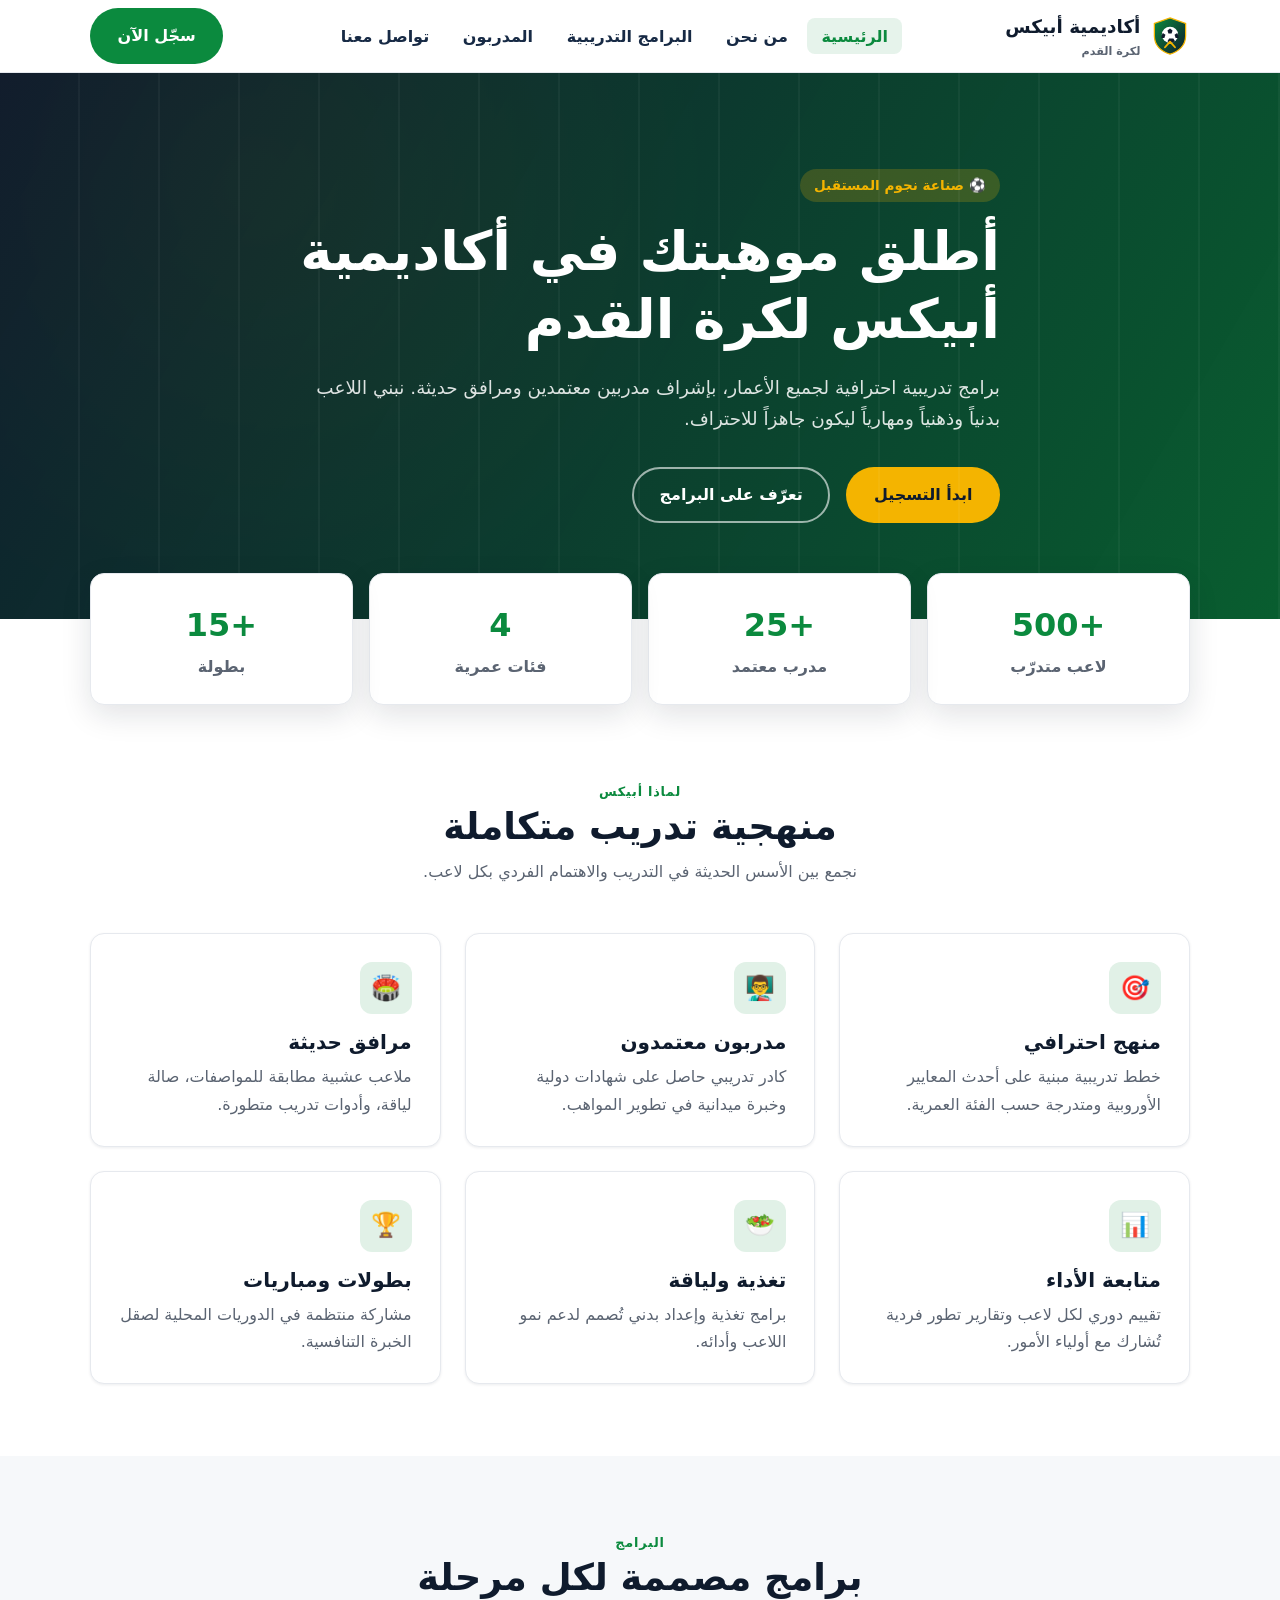
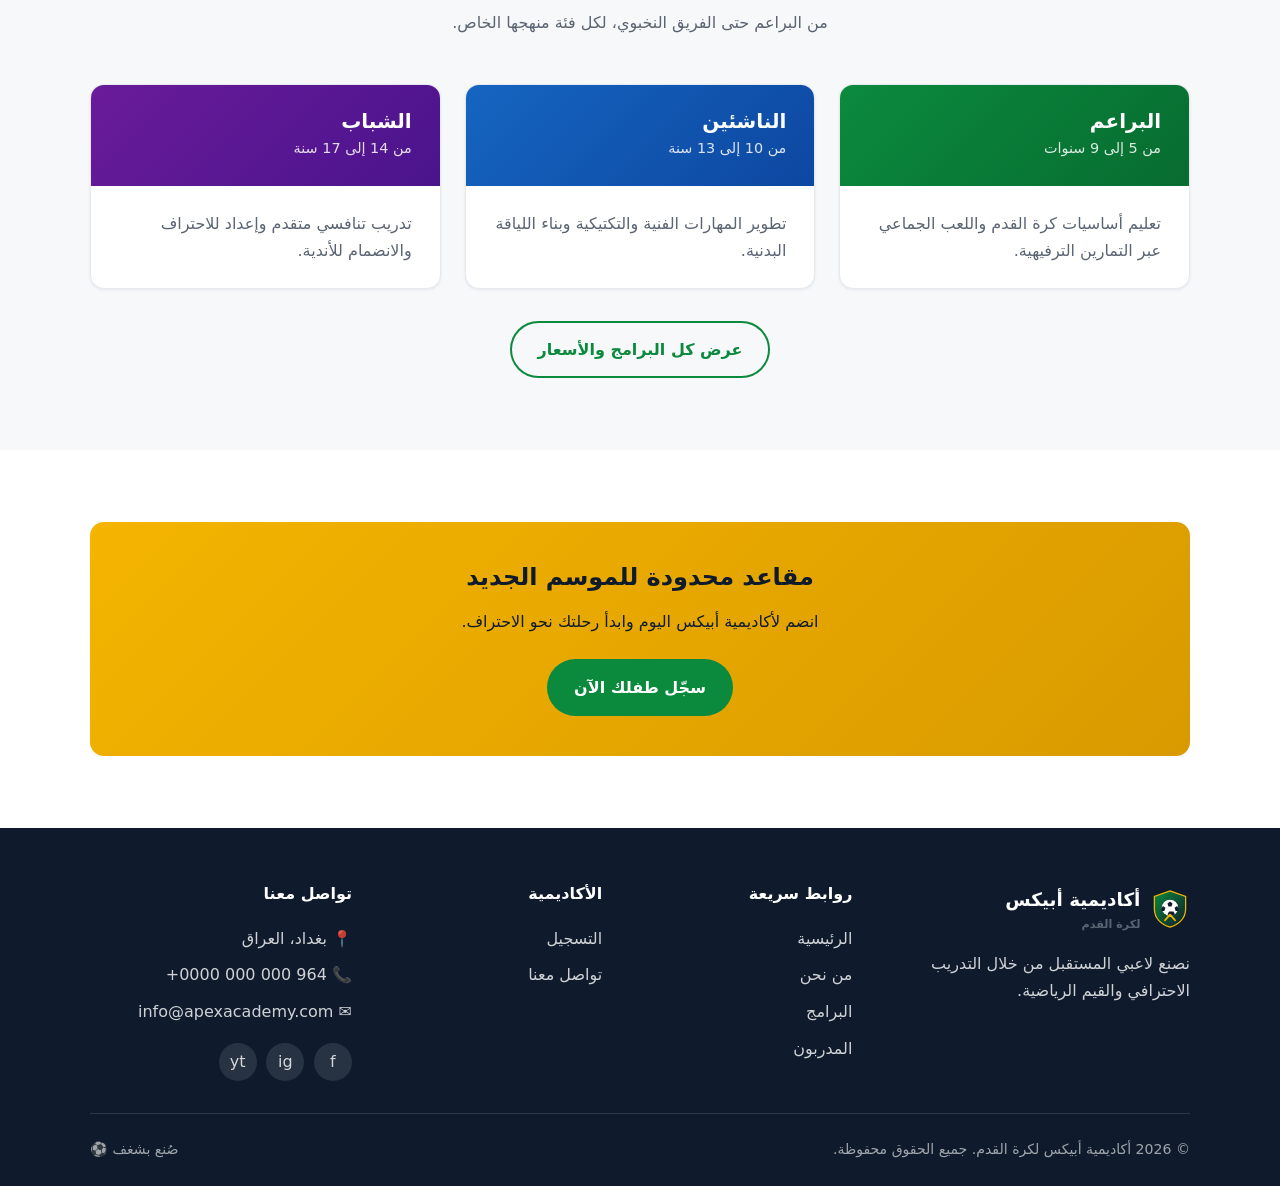
==== commit 89cf2779: "Merge pull request #1 from KAOS1234567/claude/football-academy-structure Add foundational football a" ====
--- a/index.html
+++ b/index.html
@@ -3,188 +3,196 @@
 <head>
   <meta charset="UTF-8" />
   <meta name="viewport" content="width=device-width, initial-scale=1.0" />
-  <title>أكاديمية أبيكس لكرة القدم — الصفحة الرئيسية</title>
-  <meta name="description" content="أكاديمية أبيكس لكرة القدم — نصنع نجوم المستقبل من خلال تدريب احترافي لجميع الفئات العمرية." />
+  <title>أكاديمية أبيكس لكرة القدم | الصفحة الرئيسية</title>
+  <meta name="description" content="أكاديمية أبيكس لكرة القدم — تدريب احترافي لجميع الأعمار، مدربون معتمدون، وبرامج متكاملة لصناعة نجوم المستقبل." />
+  <link rel="icon" href="img/logo.svg" type="image/svg+xml" />
   <link rel="stylesheet" href="css/style.css" />
 </head>
 <body>
-  <!-- الرأس -->
+
+  <!-- ===== Header ===== -->
   <header class="site-header">
-    <div class="container">
-      <nav class="nav" aria-label="التنقل الرئيسي">
-        <a class="brand" href="index.html">
-          <span class="brand-mark">⚽</span>
-          <span>أكاديمية <strong>أبيكس</strong></span>
-        </a>
-        <button class="nav-toggle" aria-label="فتح القائمة" aria-expanded="false">☰</button>
+    <div class="container nav">
+      <a class="brand" href="index.html">
+        <img src="img/logo.svg" alt="شعار أكاديمية أبيكس" />
+        <span>أكاديمية أبيكس<small>لكرة القدم</small></span>
+      </a>
+      <nav>
         <ul class="nav-links">
-          <li><a class="active" href="index.html">الرئيسية</a></li>
-          <li><a href="about.html">حول الأكاديمية</a></li>
-          <li><a href="training.html">التدريبات</a></li>
+          <li><a href="index.html">الرئيسية</a></li>
+          <li><a href="pages/about.html">من نحن</a></li>
+          <li><a href="pages/programs.html">البرامج التدريبية</a></li>
+          <li><a href="pages/coaches.html">المدربون</a></li>
+          <li><a href="pages/contact.html">تواصل معنا</a></li>
         </ul>
       </nav>
+      <div class="nav-cta">
+        <a class="btn btn--primary" href="pages/registration.html">سجّل الآن</a>
+      </div>
+      <button class="nav-toggle" aria-label="القائمة" aria-expanded="false">
+        <span></span><span></span><span></span>
+      </button>
     </div>
   </header>
 
-  <main>
-    <!-- القسم البطل -->
-    <section class="hero">
-      <div class="container">
-        <h1>نصنع نجوم كرة القدم في المستقبل</h1>
-        <p>
-          في أكاديمية أبيكس نؤمن بأن الموهبة تحتاج إلى بيئة احترافية لتزدهر.
-          نقدّم برامج تدريبية متكاملة لجميع الفئات العمرية على يد نخبة من المدربين المعتمدين.
-        </p>
-        <div class="hero-actions">
-          <a class="btn btn--accent" href="training.html">استعرض برامج التدريب</a>
-          <a class="btn btn--ghost" href="about.html">تعرّف علينا</a>
-        </div>
-      </div>
-    </section>
-
-    <!-- المميزات -->
-    <section class="section">
-      <div class="container">
-        <div class="section-head">
-          <span class="eyebrow">لماذا أبيكس</span>
-          <h2>بيئة تدريبية تصنع الفارق</h2>
-          <p>كل ما يحتاجه اللاعب الصاعد لتطوير مهاراته البدنية والذهنية والتكتيكية.</p>
-        </div>
-        <div class="grid grid--3">
-          <article class="card">
-            <div class="icon">🎯</div>
-            <h3>مدربون معتمدون</h3>
-            <p>طاقم تدريبي حاصل على شهادات دولية وخبرة واسعة في تطوير المواهب الشابة.</p>
-          </article>
-          <article class="card">
-            <div class="icon">🏟️</div>
-            <h3>ملاعب حديثة</h3>
-            <p>ملاعب عشبية طبيعية وصناعية مجهّزة بأحدث المعايير لضمان تدريب آمن وفعّال.</p>
-          </article>
-          <article class="card">
-            <div class="icon">📈</div>
-            <h3>خطط تطوير فردية</h3>
-            <p>متابعة دقيقة لتقدم كل لاعب مع تقارير أداء دورية لأولياء الأمور.</p>
-          </article>
-          <article class="card">
-            <div class="icon">🥗</div>
-            <h3>لياقة وتغذية</h3>
-            <p>برامج لياقة بدنية وإرشاد تغذوي لبناء لاعب متكامل وصحي.</p>
-          </article>
-          <article class="card">
-            <div class="icon">🤝</div>
-            <h3>روح الفريق</h3>
-            <p>نغرس قيم الانضباط والاحترام والعمل الجماعي داخل الملعب وخارجه.</p>
-          </article>
-          <article class="card">
-            <div class="icon">🏆</div>
-            <h3>مشاركات ودوريات</h3>
-            <p>فرص للمشاركة في بطولات محلية وودية لصقل الخبرة التنافسية.</p>
-          </article>
-        </div>
-      </div>
-    </section>
-
-    <!-- الإحصائيات -->
-    <section class="section section--tight stats">
-      <div class="container">
-        <div class="grid grid--4">
-          <div class="stat">
-            <div class="num">+12</div>
-            <div class="label">سنة من الخبرة</div>
-          </div>
-          <div class="stat">
-            <div class="num">+800</div>
-            <div class="label">لاعب متدرّب</div>
-          </div>
-          <div class="stat">
-            <div class="num">+25</div>
-            <div class="label">مدرّب معتمد</div>
-          </div>
-          <div class="stat">
-            <div class="num">+30</div>
-            <div class="label">بطولة وجائزة</div>
-          </div>
-        </div>
-      </div>
-    </section>
-
-    <!-- لمحة عن البرامج -->
-    <section class="section">
-      <div class="container">
-        <div class="section-head">
-          <span class="eyebrow">برامجنا</span>
-          <h2>برامج مصممة لكل مرحلة عمرية</h2>
-          <p>من البراعم إلى المستوى المتقدم، لكل لاعب برنامج يناسب مرحلته.</p>
-        </div>
-        <div class="grid grid--3">
-          <article class="card program">
-            <span class="tag">6 – 9 سنوات</span>
-            <div class="age">البراعم</div>
-            <h3>التأسيس والمتعة</h3>
-            <p>تعلّم الأساسيات في جوٍّ من المرح لبناء علاقة إيجابية مع الكرة.</p>
-          </article>
-          <article class="card program">
-            <span class="tag">10 – 13 سنة</span>
-            <div class="age">الناشئون</div>
-            <h3>تطوير المهارات</h3>
-            <p>تركيز على التقنيات الفردية والفهم التكتيكي وبناء اللياقة.</p>
-          </article>
-          <article class="card program">
-            <span class="tag">14 – 18 سنة</span>
-            <div class="age">المتقدّمون</div>
-            <h3>الإعداد الاحترافي</h3>
-            <p>تدريب عالي الشدة وإعداد تكتيكي للمنافسة على أعلى مستوى.</p>
-          </article>
-        </div>
-        <div style="text-align:center; margin-top:36px;">
-          <a class="btn btn--outline" href="training.html">عرض كل التفاصيل</a>
-        </div>
-      </div>
-    </section>
-
-    <!-- دعوة لاتخاذ إجراء -->
-    <section class="section">
-      <div class="container">
-        <div class="cta">
-          <h2>جاهز للانضمام إلى أكاديمية أبيكس؟</h2>
-          <p>سجّل ابنك اليوم وابدأ رحلة الاحتراف مع أفضل المدربين.</p>
-          <a class="btn btn--accent" href="about.html">تواصل معنا الآن</a>
-        </div>
-      </div>
-    </section>
-  </main>
-
-  <!-- التذييل -->
+  <!-- ===== Hero ===== -->
+  <section class="hero">
+    <div class="container">
+      <span class="eyebrow">⚽ صناعة نجوم المستقبل</span>
+      <h1>أطلق موهبتك في أكاديمية أبيكس لكرة القدم</h1>
+      <p>
+        برامج تدريبية احترافية لجميع الأعمار، بإشراف مدربين معتمدين ومرافق حديثة.
+        نبني اللاعب بدنياً وذهنياً ومهارياً ليكون جاهزاً للاحتراف.
+      </p>
+      <div class="hero-actions">
+        <a class="btn btn--gold" href="pages/registration.html">ابدأ التسجيل</a>
+        <a class="btn btn--ghost" href="pages/programs.html">تعرّف على البرامج</a>
+      </div>
+    </div>
+  </section>
+
+  <!-- ===== Stats ===== -->
+  <section class="container">
+    <div class="stats">
+      <div class="stat-card"><strong>+500</strong><span>لاعب متدرّب</span></div>
+      <div class="stat-card"><strong>+25</strong><span>مدرب معتمد</span></div>
+      <div class="stat-card"><strong>4</strong><span>فئات عمرية</span></div>
+      <div class="stat-card"><strong>+15</strong><span>بطولة</span></div>
+    </div>
+  </section>
+
+  <!-- ===== Features ===== -->
+  <section class="section">
+    <div class="container">
+      <div class="section-head">
+        <span class="eyebrow">لماذا أبيكس</span>
+        <h2>منهجية تدريب متكاملة</h2>
+        <p>نجمع بين الأسس الحديثة في التدريب والاهتمام الفردي بكل لاعب.</p>
+      </div>
+      <div class="grid grid--3">
+        <div class="card">
+          <div class="icon">🎯</div>
+          <h3>منهج احترافي</h3>
+          <p>خطط تدريبية مبنية على أحدث المعايير الأوروبية ومتدرجة حسب الفئة العمرية.</p>
+        </div>
+        <div class="card">
+          <div class="icon">👨‍🏫</div>
+          <h3>مدربون معتمدون</h3>
+          <p>كادر تدريبي حاصل على شهادات دولية وخبرة ميدانية في تطوير المواهب.</p>
+        </div>
+        <div class="card">
+          <div class="icon">🏟️</div>
+          <h3>مرافق حديثة</h3>
+          <p>ملاعب عشبية مطابقة للمواصفات، صالة لياقة، وأدوات تدريب متطورة.</p>
+        </div>
+        <div class="card">
+          <div class="icon">📊</div>
+          <h3>متابعة الأداء</h3>
+          <p>تقييم دوري لكل لاعب وتقارير تطور فردية تُشارك مع أولياء الأمور.</p>
+        </div>
+        <div class="card">
+          <div class="icon">🥗</div>
+          <h3>تغذية ولياقة</h3>
+          <p>برامج تغذية وإعداد بدني تُصمم لدعم نمو اللاعب وأدائه.</p>
+        </div>
+        <div class="card">
+          <div class="icon">🏆</div>
+          <h3>بطولات ومباريات</h3>
+          <p>مشاركة منتظمة في الدوريات المحلية لصقل الخبرة التنافسية.</p>
+        </div>
+      </div>
+    </div>
+  </section>
+
+  <!-- ===== Programs preview ===== -->
+  <section class="section section--alt">
+    <div class="container">
+      <div class="section-head">
+        <span class="eyebrow">البرامج</span>
+        <h2>برامج مصممة لكل مرحلة</h2>
+        <p>من البراعم حتى الفريق النخبوي، لكل فئة منهجها الخاص.</p>
+      </div>
+      <div class="grid grid--3">
+        <div class="card program u9">
+          <div class="program-top"><h3>البراعم</h3><span class="age">من 5 إلى 9 سنوات</span></div>
+          <div class="program-body">
+            <p>تعليم أساسيات كرة القدم واللعب الجماعي عبر التمارين الترفيهية.</p>
+          </div>
+        </div>
+        <div class="card program u13">
+          <div class="program-top"><h3>الناشئين</h3><span class="age">من 10 إلى 13 سنة</span></div>
+          <div class="program-body">
+            <p>تطوير المهارات الفنية والتكتيكية وبناء اللياقة البدنية.</p>
+          </div>
+        </div>
+        <div class="card program u17">
+          <div class="program-top"><h3>الشباب</h3><span class="age">من 14 إلى 17 سنة</span></div>
+          <div class="program-body">
+            <p>تدريب تنافسي متقدم وإعداد للاحتراف والانضمام للأندية.</p>
+          </div>
+        </div>
+      </div>
+      <div style="text-align:center; margin-top: 2rem;">
+        <a class="btn btn--outline" href="pages/programs.html">عرض كل البرامج والأسعار</a>
+      </div>
+    </div>
+  </section>
+
+  <!-- ===== CTA ===== -->
+  <section class="section">
+    <div class="container">
+      <div class="cta-band">
+        <h2>مقاعد محدودة للموسم الجديد</h2>
+        <p>انضم لأكاديمية أبيكس اليوم وابدأ رحلتك نحو الاحتراف.</p>
+        <a class="btn btn--primary" href="pages/registration.html">سجّل طفلك الآن</a>
+      </div>
+    </div>
+  </section>
+
+  <!-- ===== Footer ===== -->
   <footer class="site-footer">
     <div class="container">
       <div class="footer-grid">
         <div>
-          <div class="footer-brand">
-            <span class="brand-mark">⚽</span>
-            <span>أكاديمية أبيكس</span>
-          </div>
-          <p>نصنع أبطال الغد من خلال تدريب احترافي وقيم رياضية أصيلة.</p>
+          <a class="brand" href="index.html">
+            <img src="img/logo.svg" alt="شعار أكاديمية أبيكس" />
+            <span>أكاديمية أبيكس<small>لكرة القدم</small></span>
+          </a>
+          <p>نصنع لاعبي المستقبل من خلال التدريب الاحترافي والقيم الرياضية.</p>
         </div>
         <div>
           <h4>روابط سريعة</h4>
           <ul class="footer-links">
             <li><a href="index.html">الرئيسية</a></li>
-            <li><a href="about.html">حول الأكاديمية</a></li>
-            <li><a href="training.html">التدريبات</a></li>
+            <li><a href="pages/about.html">من نحن</a></li>
+            <li><a href="pages/programs.html">البرامج</a></li>
+            <li><a href="pages/coaches.html">المدربون</a></li>
+          </ul>
+        </div>
+        <div>
+          <h4>الأكاديمية</h4>
+          <ul class="footer-links">
+            <li><a href="pages/registration.html">التسجيل</a></li>
+            <li><a href="pages/contact.html">تواصل معنا</a></li>
           </ul>
         </div>
         <div>
           <h4>تواصل معنا</h4>
           <ul class="footer-links">
             <li>📍 بغداد، العراق</li>
-            <li>📞 07XX XXX XXXX</li>
+            <li>📞 964 000 000 0000+</li>
             <li>✉️ info@apexacademy.com</li>
           </ul>
+          <div class="socials" style="margin-top: .8rem;">
+            <a href="#" aria-label="Facebook">f</a>
+            <a href="#" aria-label="Instagram">ig</a>
+            <a href="#" aria-label="YouTube">yt</a>
+          </div>
         </div>
       </div>
       <div class="footer-bottom">
-        © <span data-current-year>2026</span> أكاديمية أبيكس لكرة القدم — جميع الحقوق محفوظة.
+        <span>© <span data-year>2026</span> أكاديمية أبيكس لكرة القدم. جميع الحقوق محفوظة.</span>
+        <span>صُنع بشغف ⚽</span>
       </div>
     </div>
   </footer>
--- a/css/style.css
+++ b/css/style.css
@@ -1,624 +1,447 @@
-/* =========================================================
-   أكاديمية أبيكس لكرة القدم — ملف التنسيق الأساسي
-   Apex Football Academy — Base Stylesheet
-   ========================================================= */
-
-/* ---------- 1. المتغيرات (Design Tokens) ---------- */
+/* ==========================================================================
+   Apex Football Academy — Core Stylesheet
+   أكاديمية أبيكس لكرة القدم — التنسيقات الأساسية
+   RTL, responsive, no external dependencies.
+   ========================================================================== */
+
+/* ----- Design tokens ---------------------------------------------------- */
 :root {
-  --color-primary: #0b7a3b;        /* أخضر الملعب */
-  --color-primary-dark: #075a2b;
-  --color-primary-light: #14a94f;
-  --color-accent: #f5b301;         /* أصفر ذهبي */
-  --color-dark: #0f1b16;
-  --color-text: #22322a;
-  --color-muted: #5c6b63;
-  --color-bg: #f6f9f7;
-  --color-surface: #ffffff;
-  --color-border: #e3eaea;
-
-  --font-base: "Segoe UI", Tahoma, "Cairo", system-ui, -apple-system, sans-serif;
-
+  --pitch-green: #0b8a3e;
+  --pitch-green-dark: #076c30;
+  --navy: #0f1b2d;
+  --navy-soft: #172a45;
+  --gold: #f4b400;
+  --ink: #1a1f27;
+  --muted: #5b6472;
+  --line: #e6e9ee;
+  --bg: #ffffff;
+  --bg-alt: #f6f8fa;
+  --white: #ffffff;
+
+  --radius: 14px;
   --radius-sm: 8px;
-  --radius: 14px;
-  --radius-lg: 22px;
-
-  --shadow-sm: 0 2px 8px rgba(15, 27, 22, 0.06);
-  --shadow: 0 10px 30px rgba(15, 27, 22, 0.10);
-  --shadow-lg: 0 20px 50px rgba(15, 27, 22, 0.18);
-
-  --max-width: 1160px;
-  --transition: 0.25s ease;
-}
-
-/* ---------- 2. إعادة الضبط (Reset) ---------- */
+  --shadow-sm: 0 1px 3px rgba(15, 27, 45, .08);
+  --shadow: 0 10px 30px rgba(15, 27, 45, .12);
+  --container: 1140px;
+
+  --font: "Segoe UI", "Tahoma", "Cairo", system-ui, -apple-system, sans-serif;
+}
+
+/* ----- Reset ------------------------------------------------------------ */
 *,
 *::before,
-*::after {
-  box-sizing: border-box;
+*::after { box-sizing: border-box; }
+
+html { scroll-behavior: smooth; }
+
+body {
   margin: 0;
-  padding: 0;
-}
-
-html {
-  scroll-behavior: smooth;
-}
-
-body {
-  font-family: var(--font-base);
-  color: var(--color-text);
-  background: var(--color-bg);
-  line-height: 1.75;
-  min-height: 100vh;
-  display: flex;
-  flex-direction: column;
-}
-
-img {
-  max-width: 100%;
-  display: block;
-}
-
-a {
-  color: inherit;
-  text-decoration: none;
-}
-
-ul {
-  list-style: none;
-}
-
-/* ---------- 3. أدوات مساعدة (Layout Helpers) ---------- */
+  font-family: var(--font);
+  color: var(--ink);
+  background: var(--bg);
+  line-height: 1.7;
+  -webkit-font-smoothing: antialiased;
+}
+
+img { max-width: 100%; display: block; }
+a { color: inherit; text-decoration: none; }
+ul { margin: 0; padding: 0; list-style: none; }
+h1, h2, h3, h4 { line-height: 1.25; margin: 0 0 .5rem; color: var(--navy); }
+
+/* ----- Layout helpers --------------------------------------------------- */
 .container {
   width: 100%;
-  max-width: var(--max-width);
+  max-width: var(--container);
   margin-inline: auto;
   padding-inline: 20px;
 }
 
-.section {
-  padding-block: 72px;
-}
-
-.section--tight {
-  padding-block: 48px;
-}
+.section { padding: 72px 0; }
+.section--alt { background: var(--bg-alt); }
 
 .section-head {
   text-align: center;
-  max-width: 640px;
-  margin: 0 auto 44px;
-}
-
+  max-width: 680px;
+  margin: 0 auto 48px;
+}
 .section-head .eyebrow {
-  display: inline-block;
-  color: var(--color-primary);
+  color: var(--pitch-green);
   font-weight: 700;
-  letter-spacing: 1px;
-  font-size: 0.85rem;
+  letter-spacing: .06em;
   text-transform: uppercase;
-  margin-bottom: 10px;
-}
-
-.section-head h2 {
-  font-size: clamp(1.6rem, 3vw, 2.4rem);
-  color: var(--color-dark);
-  line-height: 1.25;
-}
-
-.section-head p {
-  color: var(--color-muted);
-  margin-top: 14px;
-  font-size: 1.05rem;
-}
-
-/* ---------- 4. الأزرار (Buttons) ---------- */
+  font-size: .8rem;
+}
+.section-head h2 { font-size: clamp(1.6rem, 3vw, 2.3rem); }
+.section-head p { color: var(--muted); margin: 0; }
+
+/* ----- Buttons ---------------------------------------------------------- */
 .btn {
   display: inline-flex;
   align-items: center;
-  gap: 8px;
-  padding: 13px 26px;
+  justify-content: center;
+  gap: .5rem;
+  padding: .8rem 1.6rem;
   border-radius: 999px;
   font-weight: 700;
   font-size: 1rem;
+  border: 2px solid transparent;
   cursor: pointer;
-  border: 2px solid transparent;
-  transition: transform var(--transition), background var(--transition),
-    box-shadow var(--transition), color var(--transition);
-}
-
-.btn:hover {
-  transform: translateY(-2px);
-}
-
-.btn--primary {
-  background: var(--color-primary);
-  color: #fff;
-  box-shadow: var(--shadow-sm);
-}
-
-.btn--primary:hover {
-  background: var(--color-primary-dark);
-  box-shadow: var(--shadow);
-}
-
-.btn--accent {
-  background: var(--color-accent);
-  color: var(--color-dark);
-}
-
-.btn--accent:hover {
-  background: #ffc62e;
-}
-
-.btn--ghost {
-  background: transparent;
-  color: #fff;
-  border-color: rgba(255, 255, 255, 0.6);
-}
-
-.btn--ghost:hover {
-  background: rgba(255, 255, 255, 0.12);
-  border-color: #fff;
-}
-
-.btn--outline {
-  background: transparent;
-  color: var(--color-primary);
-  border-color: var(--color-primary);
-}
-
-.btn--outline:hover {
-  background: var(--color-primary);
-  color: #fff;
-}
-
-/* ---------- 5. الرأس والتنقل (Header & Nav) ---------- */
+  transition: transform .15s ease, box-shadow .15s ease, background .15s ease;
+}
+.btn:hover { transform: translateY(-2px); }
+.btn--primary { background: var(--pitch-green); color: var(--white); }
+.btn--primary:hover { background: var(--pitch-green-dark); }
+.btn--gold { background: var(--gold); color: var(--navy); }
+.btn--ghost { background: transparent; color: var(--white); border-color: rgba(255,255,255,.6); }
+.btn--ghost:hover { background: rgba(255,255,255,.12); }
+.btn--outline { background: transparent; color: var(--pitch-green); border-color: var(--pitch-green); }
+.btn--outline:hover { background: var(--pitch-green); color: var(--white); }
+
+/* ----- Header / navigation --------------------------------------------- */
 .site-header {
   position: sticky;
   top: 0;
   z-index: 50;
-  background: rgba(255, 255, 255, 0.92);
-  backdrop-filter: blur(10px);
-  border-bottom: 1px solid var(--color-border);
-}
-
+  background: rgba(255, 255, 255, .92);
+  backdrop-filter: blur(8px);
+  border-bottom: 1px solid var(--line);
+}
 .nav {
   display: flex;
   align-items: center;
   justify-content: space-between;
-  gap: 20px;
+  gap: 1rem;
   min-height: 72px;
 }
-
 .brand {
   display: flex;
   align-items: center;
-  gap: 10px;
+  gap: .6rem;
   font-weight: 800;
-  font-size: 1.25rem;
-  color: var(--color-dark);
-}
-
-.brand .brand-mark {
-  width: 40px;
-  height: 40px;
-  display: grid;
-  place-items: center;
-  background: var(--color-primary);
-  color: #fff;
-  border-radius: 50%;
-  font-size: 1.2rem;
-}
-
-.brand span strong {
-  color: var(--color-primary);
-}
+  color: var(--navy);
+  font-size: 1.15rem;
+}
+.brand img { width: 40px; height: 40px; }
+.brand span small { display: block; font-size: .7rem; color: var(--muted); font-weight: 600; }
+
+.nav-links {
+  display: flex;
+  align-items: center;
+  gap: .3rem;
+}
+.nav-links a {
+  padding: .55rem .9rem;
+  border-radius: var(--radius-sm);
+  font-weight: 600;
+  color: var(--navy-soft);
+  transition: background .15s ease, color .15s ease;
+}
+.nav-links a:hover { background: var(--bg-alt); color: var(--pitch-green); }
+.nav-links a.active { color: var(--pitch-green); background: rgba(11, 138, 62, .1); }
+
+.nav-cta { display: flex; align-items: center; gap: .5rem; }
 
 .nav-toggle {
   display: none;
   background: none;
   border: 0;
-  font-size: 1.6rem;
   cursor: pointer;
-  color: var(--color-dark);
-}
-
-.nav-links {
-  display: flex;
-  align-items: center;
-  gap: 6px;
-}
-
-.nav-links a {
-  padding: 8px 16px;
-  border-radius: 999px;
-  font-weight: 600;
-  color: var(--color-text);
-  transition: background var(--transition), color var(--transition);
-}
-
-.nav-links a:hover {
-  background: rgba(11, 122, 59, 0.1);
-  color: var(--color-primary);
-}
-
-.nav-links a.active {
-  background: var(--color-primary);
-  color: #fff;
-}
-
-/* ---------- 6. القسم البطل (Hero) ---------- */
+  padding: .4rem;
+}
+.nav-toggle span {
+  display: block;
+  width: 24px;
+  height: 2px;
+  background: var(--navy);
+  margin: 5px 0;
+  transition: .2s ease;
+}
+
+/* ----- Hero ------------------------------------------------------------- */
 .hero {
   position: relative;
-  color: #fff;
-  background: linear-gradient(135deg, var(--color-primary-dark), var(--color-primary) 55%, var(--color-primary-light));
+  color: var(--white);
+  background:
+    linear-gradient(120deg, rgba(15,27,45,.92), rgba(7,108,48,.82)),
+    radial-gradient(circle at 20% 20%, rgba(244,180,0,.35), transparent 40%);
+  background-color: var(--navy);
   overflow: hidden;
 }
-
 .hero::after {
   content: "";
   position: absolute;
   inset: 0;
   background-image:
-    radial-gradient(circle at 15% 20%, rgba(255, 255, 255, 0.12) 0 2px, transparent 3px),
-    radial-gradient(circle at 80% 70%, rgba(255, 255, 255, 0.1) 0 2px, transparent 3px);
-  background-size: 60px 60px, 90px 90px;
-  opacity: 0.5;
+    repeating-linear-gradient(90deg, transparent 0 78px, rgba(255,255,255,.04) 78px 80px);
   pointer-events: none;
 }
-
 .hero .container {
   position: relative;
-  z-index: 1;
-  padding-block: 96px;
+  padding: 96px 20px;
   max-width: 760px;
-  text-align: center;
-}
-
+}
+.hero .eyebrow {
+  display: inline-block;
+  background: rgba(244,180,0,.2);
+  color: var(--gold);
+  padding: .3rem .9rem;
+  border-radius: 999px;
+  font-weight: 700;
+  font-size: .85rem;
+  margin-bottom: 1rem;
+}
 .hero h1 {
+  color: var(--white);
   font-size: clamp(2rem, 5vw, 3.4rem);
-  line-height: 1.2;
-  margin-bottom: 18px;
-}
-
+  margin-bottom: 1rem;
+}
 .hero p {
   font-size: 1.15rem;
-  opacity: 0.95;
-  margin-bottom: 30px;
-}
-
-.hero-actions {
-  display: flex;
-  gap: 14px;
-  justify-content: center;
-  flex-wrap: wrap;
-}
-
-/* رأس ثانوي للصفحات الداخلية */
-.page-hero {
-  background: linear-gradient(135deg, var(--color-primary-dark), var(--color-primary));
-  color: #fff;
+  color: rgba(255,255,255,.86);
+  margin-bottom: 2rem;
+}
+.hero-actions { display: flex; flex-wrap: wrap; gap: 1rem; }
+
+/* ----- Stats bar -------------------------------------------------------- */
+.stats {
+  display: grid;
+  grid-template-columns: repeat(4, 1fr);
+  gap: 1rem;
+  margin-top: -46px;
+  position: relative;
+  z-index: 5;
+}
+.stat-card {
+  background: var(--white);
+  border: 1px solid var(--line);
+  border-radius: var(--radius);
+  box-shadow: var(--shadow);
+  padding: 1.5rem 1rem;
   text-align: center;
-  padding-block: 64px;
-}
-
-.page-hero h1 {
-  font-size: clamp(1.8rem, 4vw, 2.8rem);
-}
-
-.page-hero p {
-  opacity: 0.9;
-  margin-top: 12px;
-}
-
-.breadcrumb {
-  margin-top: 14px;
-  font-size: 0.9rem;
-  opacity: 0.85;
-}
-
-.breadcrumb a:hover {
-  text-decoration: underline;
-}
-
-/* ---------- 7. الشبكات والبطاقات (Grids & Cards) ---------- */
-.grid {
-  display: grid;
-  gap: 24px;
-}
-
-.grid--3 {
-  grid-template-columns: repeat(3, 1fr);
-}
-
-.grid--4 {
-  grid-template-columns: repeat(4, 1fr);
-}
-
-.grid--2 {
-  grid-template-columns: repeat(2, 1fr);
-}
+}
+.stat-card strong { display: block; font-size: 2rem; color: var(--pitch-green); }
+.stat-card span { color: var(--muted); font-weight: 600; }
+
+/* ----- Cards / grids ---------------------------------------------------- */
+.grid { display: grid; gap: 1.5rem; }
+.grid--3 { grid-template-columns: repeat(3, 1fr); }
+.grid--2 { grid-template-columns: repeat(2, 1fr); }
 
 .card {
-  background: var(--color-surface);
-  border: 1px solid var(--color-border);
+  background: var(--white);
+  border: 1px solid var(--line);
   border-radius: var(--radius);
-  padding: 28px;
+  padding: 1.75rem;
   box-shadow: var(--shadow-sm);
-  transition: transform var(--transition), box-shadow var(--transition);
-}
-
-.card:hover {
-  transform: translateY(-4px);
+  transition: transform .18s ease, box-shadow .18s ease;
+}
+.card:hover { transform: translateY(-4px); box-shadow: var(--shadow); }
+.card .icon {
+  width: 52px; height: 52px;
+  display: grid; place-items: center;
+  border-radius: 12px;
+  background: rgba(11,138,62,.12);
+  color: var(--pitch-green);
+  font-size: 1.5rem;
+  margin-bottom: 1rem;
+}
+.card h3 { font-size: 1.25rem; }
+.card p { color: var(--muted); margin: 0; }
+
+/* Program card */
+.program {
+  display: flex;
+  flex-direction: column;
+  overflow: hidden;
+  padding: 0;
+}
+.program .program-top {
+  padding: 1.5rem 1.75rem;
+  color: var(--white);
+  background: var(--navy);
+}
+.program.u9 .program-top { background: linear-gradient(135deg, #0b8a3e, #076c30); }
+.program.u13 .program-top { background: linear-gradient(135deg, #1565c0, #0d47a1); }
+.program.u17 .program-top { background: linear-gradient(135deg, #6a1b9a, #4a148c); }
+.program.elite .program-top { background: linear-gradient(135deg, #ef6c00, #e65100); }
+.program .program-top h3 { color: var(--white); margin: 0; }
+.program .program-top .age { font-size: .9rem; opacity: .85; }
+.program .program-body { padding: 1.5rem 1.75rem; }
+.program .program-body ul li {
+  padding: .4rem 0;
+  border-bottom: 1px dashed var(--line);
+  color: var(--muted);
+}
+.program .program-body ul li:last-child { border-bottom: 0; }
+.program .price { font-size: 1.4rem; font-weight: 800; color: var(--navy); margin: 1rem 0; }
+.program .price span { font-size: .9rem; color: var(--muted); font-weight: 500; }
+
+/* Coach card */
+.coach { text-align: center; }
+.coach .avatar {
+  width: 96px; height: 96px;
+  border-radius: 50%;
+  margin: 0 auto 1rem;
+  background: linear-gradient(135deg, var(--pitch-green), var(--navy));
+  color: var(--white);
+  display: grid; place-items: center;
+  font-size: 2rem; font-weight: 800;
+}
+.coach h3 { font-size: 1.15rem; margin-bottom: .1rem; }
+.coach .role { color: var(--pitch-green); font-weight: 700; font-size: .9rem; }
+.coach p { color: var(--muted); font-size: .95rem; margin-top: .6rem; }
+
+/* ----- Forms ------------------------------------------------------------ */
+.form-card {
+  background: var(--white);
+  border: 1px solid var(--line);
+  border-radius: var(--radius);
   box-shadow: var(--shadow);
-}
-
-.card .icon {
-  width: 54px;
-  height: 54px;
-  display: grid;
-  place-items: center;
-  font-size: 1.6rem;
+  padding: 2rem;
+}
+.form-grid { display: grid; grid-template-columns: 1fr 1fr; gap: 1.1rem; }
+.field { display: flex; flex-direction: column; gap: .35rem; }
+.field.full { grid-column: 1 / -1; }
+.field label { font-weight: 700; font-size: .92rem; color: var(--navy-soft); }
+.field input,
+.field select,
+.field textarea {
+  font-family: inherit;
+  font-size: 1rem;
+  padding: .7rem .85rem;
+  border: 1px solid var(--line);
   border-radius: var(--radius-sm);
-  background: rgba(11, 122, 59, 0.1);
-  margin-bottom: 16px;
-}
-
-.card h3 {
-  color: var(--color-dark);
-  margin-bottom: 8px;
-  font-size: 1.2rem;
-}
-
-.card p {
-  color: var(--color-muted);
-}
-
-/* ---------- 8. الإحصائيات (Stats) ---------- */
-.stats {
-  background: var(--color-dark);
-  color: #fff;
-}
-
-.stats .grid {
+  background: var(--bg-alt);
+  transition: border .15s ease, box-shadow .15s ease;
+}
+.field input:focus,
+.field select:focus,
+.field textarea:focus {
+  outline: none;
+  border-color: var(--pitch-green);
+  box-shadow: 0 0 0 3px rgba(11,138,62,.15);
+  background: var(--white);
+}
+.field .error-msg { color: #d32f2f; font-size: .82rem; min-height: 1em; }
+.field.invalid input,
+.field.invalid select { border-color: #d32f2f; }
+
+.form-note {
+  margin-top: 1rem;
+  padding: .9rem 1rem;
+  border-radius: var(--radius-sm);
+  background: rgba(11,138,62,.1);
+  color: var(--pitch-green-dark);
+  font-weight: 600;
+  display: none;
+}
+.form-note.show { display: block; }
+
+/* ----- Contact info ----------------------------------------------------- */
+.info-list li {
+  display: flex;
+  gap: .8rem;
+  align-items: flex-start;
+  padding: .8rem 0;
+  border-bottom: 1px solid var(--line);
+}
+.info-list li:last-child { border-bottom: 0; }
+.info-list .ic {
+  width: 40px; height: 40px; flex: none;
+  border-radius: 10px;
+  background: rgba(11,138,62,.12);
+  color: var(--pitch-green);
+  display: grid; place-items: center;
+  font-size: 1.1rem;
+}
+.info-list strong { display: block; color: var(--navy); }
+.info-list span { color: var(--muted); }
+
+/* ----- Page banner (inner pages) --------------------------------------- */
+.page-banner {
+  background: linear-gradient(120deg, var(--navy), var(--pitch-green-dark));
+  color: var(--white);
   text-align: center;
-}
-
-.stat .num {
-  font-size: clamp(2rem, 4vw, 3rem);
-  font-weight: 800;
-  color: var(--color-accent);
-  line-height: 1;
-}
-
-.stat .label {
-  margin-top: 8px;
-  opacity: 0.85;
-}
-
-/* ---------- 9. بطاقات البرامج / الفئات ---------- */
-.program {
-  position: relative;
-  overflow: hidden;
-}
-
-.program .tag {
-  position: absolute;
-  top: 18px;
-  inset-inline-end: 18px;
-  background: var(--color-accent);
-  color: var(--color-dark);
-  font-weight: 700;
-  font-size: 0.8rem;
-  padding: 4px 12px;
-  border-radius: 999px;
-}
-
-.program .age {
-  color: var(--color-primary);
-  font-weight: 700;
-  margin-bottom: 6px;
-}
-
-.program ul {
-  margin-top: 14px;
-  display: grid;
-  gap: 8px;
-}
-
-.program ul li {
-  position: relative;
-  padding-inline-start: 22px;
-  color: var(--color-muted);
-}
-
-.program ul li::before {
-  content: "✓";
-  position: absolute;
-  inset-inline-start: 0;
-  color: var(--color-primary);
-  font-weight: 700;
-}
-
-/* ---------- 10. الجدول (Schedule Table) ---------- */
-.table-wrap {
-  overflow-x: auto;
+  padding: 64px 20px;
+}
+.page-banner h1 { color: var(--white); font-size: clamp(1.8rem, 4vw, 2.8rem); }
+.page-banner p { color: rgba(255,255,255,.85); margin: 0; }
+.breadcrumb { font-size: .9rem; color: rgba(255,255,255,.7); margin-bottom: .5rem; }
+.breadcrumb a:hover { color: var(--gold); }
+
+/* ----- CTA band --------------------------------------------------------- */
+.cta-band {
+  background: linear-gradient(135deg, var(--gold), #d99a00);
+  color: var(--navy);
   border-radius: var(--radius);
-  box-shadow: var(--shadow-sm);
-  border: 1px solid var(--color-border);
-}
-
-table.schedule {
-  width: 100%;
-  border-collapse: collapse;
-  background: var(--color-surface);
-  min-width: 560px;
-}
-
-table.schedule th,
-table.schedule td {
-  padding: 14px 18px;
-  text-align: start;
-  border-bottom: 1px solid var(--color-border);
-}
-
-table.schedule thead th {
-  background: var(--color-primary);
-  color: #fff;
-  font-weight: 700;
-}
-
-table.schedule tbody tr:nth-child(even) {
-  background: rgba(11, 122, 59, 0.04);
-}
-
-table.schedule tbody tr:hover {
-  background: rgba(11, 122, 59, 0.08);
-}
-
-/* ---------- 11. قسم الدعوة لاتخاذ إجراء (CTA) ---------- */
-.cta {
-  background: linear-gradient(135deg, var(--color-primary), var(--color-primary-light));
-  color: #fff;
+  padding: 2.5rem;
   text-align: center;
-  border-radius: var(--radius-lg);
-  padding: 56px 24px;
-}
-
-.cta h2 {
-  font-size: clamp(1.5rem, 3vw, 2.2rem);
-  margin-bottom: 12px;
-}
-
-.cta p {
-  opacity: 0.95;
-  margin-bottom: 24px;
-}
-
-/* ---------- 12. أعضاء الطاقم (Team) ---------- */
-.coach {
-  text-align: center;
-}
-
-.coach .avatar {
-  width: 96px;
-  height: 96px;
-  border-radius: 50%;
-  margin: 0 auto 14px;
-  display: grid;
-  place-items: center;
-  font-size: 2rem;
-  color: #fff;
-  background: linear-gradient(135deg, var(--color-primary), var(--color-primary-light));
-}
-
-.coach h3 {
-  margin-bottom: 4px;
-}
-
-.coach .role {
-  color: var(--color-primary);
-  font-weight: 600;
-}
-
-/* ---------- 13. التذييل (Footer) ---------- */
+}
+.cta-band h2 { color: var(--navy); }
+.cta-band p { margin-bottom: 1.5rem; }
+
+/* ----- Footer ----------------------------------------------------------- */
 .site-footer {
-  margin-top: auto;
-  background: var(--color-dark);
-  color: #cdd8d1;
-  padding-block: 48px 24px;
-}
-
+  background: var(--navy);
+  color: rgba(255,255,255,.8);
+  padding: 56px 0 24px;
+}
 .footer-grid {
   display: grid;
-  grid-template-columns: 1.4fr 1fr 1fr;
-  gap: 32px;
-}
-
-.site-footer h4 {
-  color: #fff;
-  margin-bottom: 14px;
-  font-size: 1.05rem;
-}
-
-.site-footer a:hover {
-  color: var(--color-accent);
-}
-
-.site-footer .footer-links li {
-  margin-bottom: 8px;
-}
-
-.footer-brand {
-  display: flex;
-  align-items: center;
-  gap: 10px;
-  color: #fff;
-  font-weight: 800;
-  font-size: 1.2rem;
-  margin-bottom: 12px;
-}
-
-.footer-brand .brand-mark {
-  width: 38px;
-  height: 38px;
-  display: grid;
-  place-items: center;
-  background: var(--color-primary);
+  grid-template-columns: 1.4fr 1fr 1fr 1.2fr;
+  gap: 2rem;
+}
+.site-footer h4 { color: var(--white); margin-bottom: 1rem; font-size: 1rem; }
+.site-footer a:hover { color: var(--gold); }
+.site-footer .brand { color: var(--white); margin-bottom: 1rem; }
+.site-footer .brand span { color: var(--white); }
+.footer-links li { padding: .3rem 0; }
+.footer-bottom {
+  margin-top: 2rem;
+  padding-top: 1.5rem;
+  border-top: 1px solid rgba(255,255,255,.12);
+  display: flex;
+  justify-content: space-between;
+  flex-wrap: wrap;
+  gap: .5rem;
+  font-size: .88rem;
+  color: rgba(255,255,255,.6);
+}
+.socials { display: flex; gap: .6rem; }
+.socials a {
+  width: 38px; height: 38px;
   border-radius: 50%;
-}
-
-.footer-bottom {
-  border-top: 1px solid rgba(255, 255, 255, 0.1);
-  margin-top: 32px;
-  padding-top: 20px;
-  text-align: center;
-  font-size: 0.9rem;
-  opacity: 0.8;
-}
-
-/* ---------- 14. الاستجابة (Responsive) ---------- */
+  background: rgba(255,255,255,.1);
+  display: grid; place-items: center;
+  transition: background .15s ease;
+}
+.socials a:hover { background: var(--pitch-green); }
+
+/* ----- Responsive ------------------------------------------------------- */
 @media (max-width: 900px) {
-  .grid--4 {
-    grid-template-columns: repeat(2, 1fr);
-  }
-  .grid--3 {
-    grid-template-columns: repeat(2, 1fr);
-  }
-  .footer-grid {
-    grid-template-columns: 1fr 1fr;
-  }
-}
-
-@media (max-width: 680px) {
-  .nav-toggle {
-    display: block;
-  }
+  .grid--3 { grid-template-columns: repeat(2, 1fr); }
+  .footer-grid { grid-template-columns: 1fr 1fr; }
+  .stats { grid-template-columns: repeat(2, 1fr); margin-top: 24px; }
+}
+
+@media (max-width: 720px) {
+  .nav-toggle { display: block; }
   .nav-links {
     position: absolute;
+    top: 72px;
     inset-inline: 0;
-    top: 72px;
     flex-direction: column;
     align-items: stretch;
-    background: var(--color-surface);
-    border-bottom: 1px solid var(--color-border);
-    padding: 12px 20px 20px;
-    gap: 4px;
+    background: var(--white);
+    border-bottom: 1px solid var(--line);
+    padding: .5rem 20px 1rem;
+    gap: .2rem;
+    display: none;
     box-shadow: var(--shadow);
-    display: none;
   }
-  .nav-links.open {
-    display: flex;
-  }
-  .grid--2,
-  .grid--3,
-  .grid--4 {
-    grid-template-columns: 1fr;
-  }
-  .footer-grid {
-    grid-template-columns: 1fr;
-  }
-  .section {
-    padding-block: 52px;
-  }
-}
+  .nav-links.open { display: flex; }
+  .nav-cta { display: none; }
+  .grid--3, .grid--2, .form-grid { grid-template-columns: 1fr; }
+  .footer-grid { grid-template-columns: 1fr; }
+  .section { padding: 52px 0; }
+}
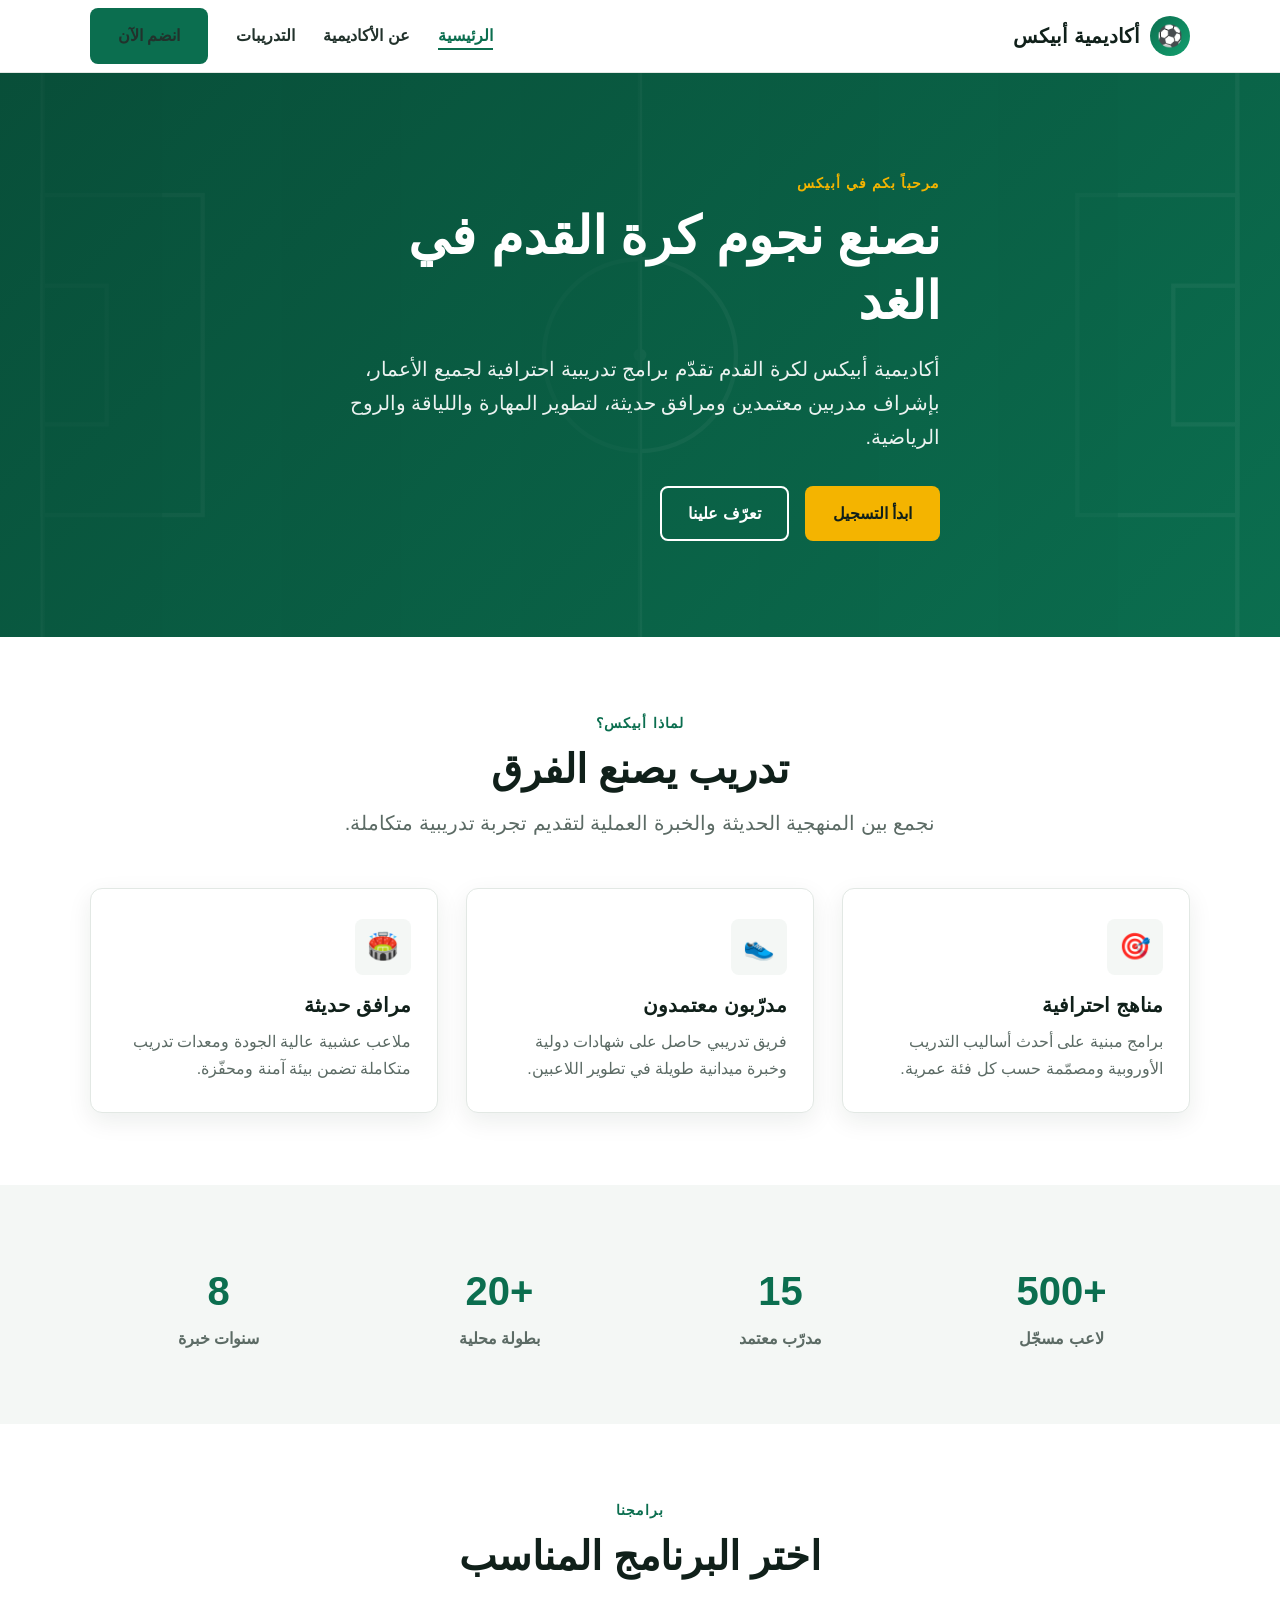
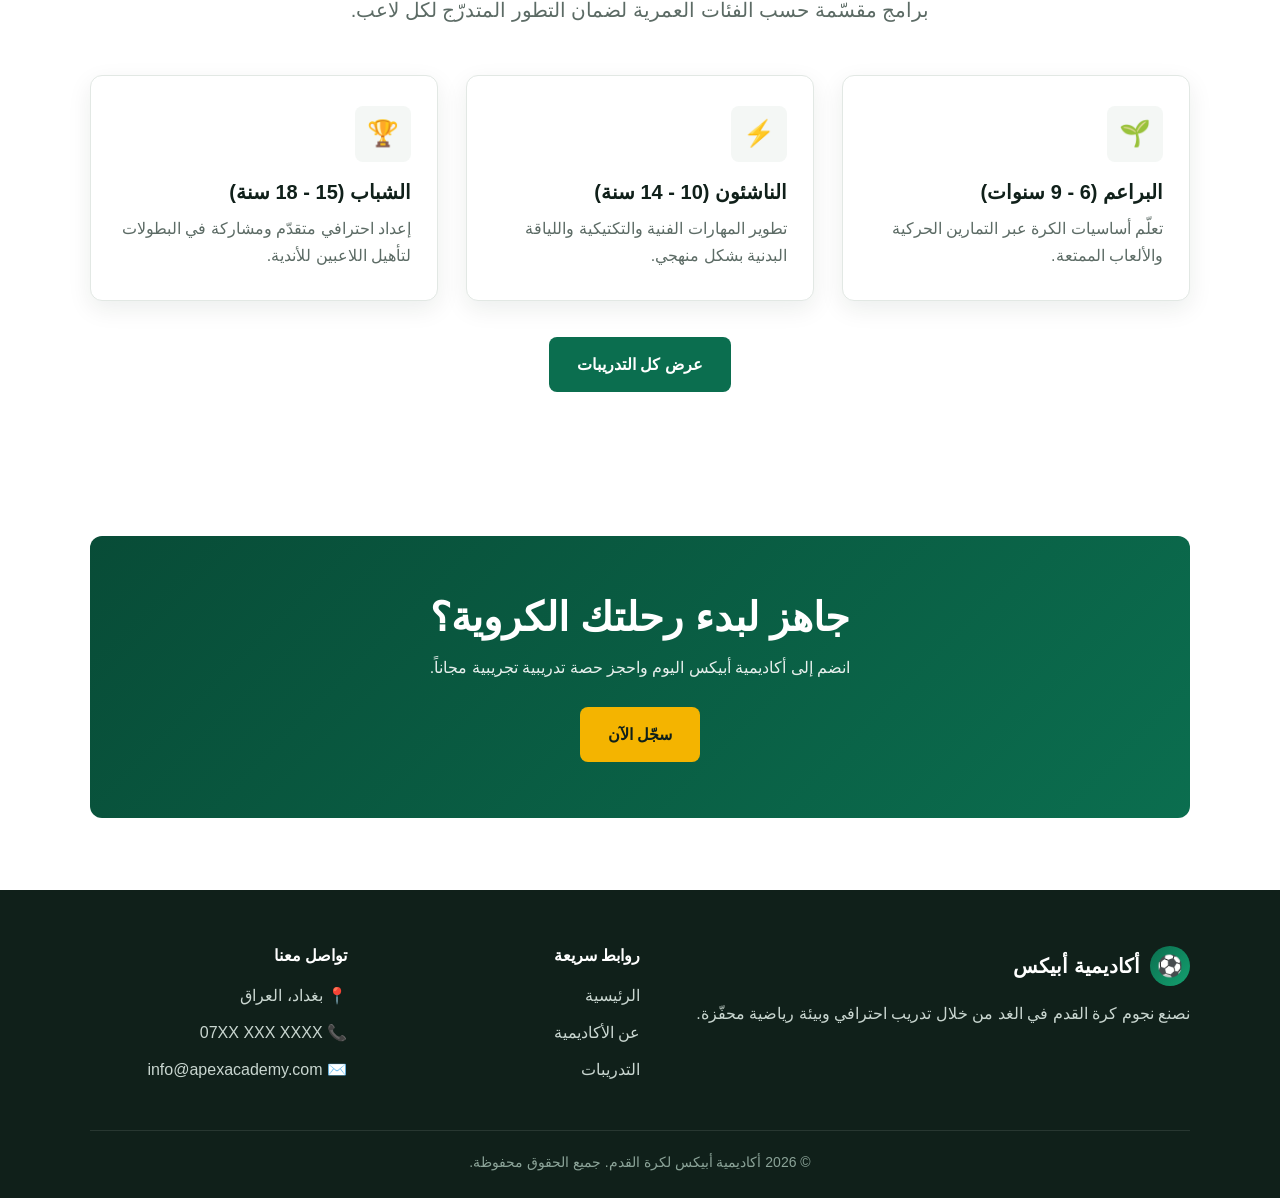
==== commit 123b3354: "Add base structure for Apex Football Academy website Build the initial static site skeleton: - index" ====
--- a/index.html
+++ b/index.html
@@ -3,196 +3,202 @@
 <head>
   <meta charset="UTF-8" />
   <meta name="viewport" content="width=device-width, initial-scale=1.0" />
-  <title>أكاديمية أبيكس لكرة القدم | الصفحة الرئيسية</title>
-  <meta name="description" content="أكاديمية أبيكس لكرة القدم — تدريب احترافي لجميع الأعمار، مدربون معتمدون، وبرامج متكاملة لصناعة نجوم المستقبل." />
-  <link rel="icon" href="img/logo.svg" type="image/svg+xml" />
+  <meta name="description" content="أكاديمية أبيكس لكرة القدم — نصنع نجوم الغد من خلال برامج تدريبية احترافية لجميع الأعمار." />
+  <title>أكاديمية أبيكس لكرة القدم | الرئيسية</title>
   <link rel="stylesheet" href="css/style.css" />
 </head>
 <body>
-
-  <!-- ===== Header ===== -->
+  <!-- ================= Header ================= -->
   <header class="site-header">
-    <div class="container nav">
-      <a class="brand" href="index.html">
-        <img src="img/logo.svg" alt="شعار أكاديمية أبيكس" />
-        <span>أكاديمية أبيكس<small>لكرة القدم</small></span>
+    <div class="container navbar">
+      <a href="index.html" class="navbar__brand">
+        <span class="navbar__logo" aria-hidden="true">⚽</span>
+        <span>أكاديمية أبيكس</span>
       </a>
+
+      <button class="navbar__toggle" data-nav-toggle aria-label="فتح القائمة" aria-expanded="false">
+        <span></span><span></span><span></span>
+      </button>
+
       <nav>
-        <ul class="nav-links">
-          <li><a href="index.html">الرئيسية</a></li>
-          <li><a href="pages/about.html">من نحن</a></li>
-          <li><a href="pages/programs.html">البرامج التدريبية</a></li>
-          <li><a href="pages/coaches.html">المدربون</a></li>
-          <li><a href="pages/contact.html">تواصل معنا</a></li>
+        <ul class="navbar__menu" data-nav-menu>
+          <li><a class="navbar__link is-active" href="index.html">الرئيسية</a></li>
+          <li><a class="navbar__link" href="about.html">عن الأكاديمية</a></li>
+          <li><a class="navbar__link" href="training.html">التدريبات</a></li>
+          <li><a class="navbar__link btn btn--primary" href="training.html#انضم">انضم الآن</a></li>
         </ul>
       </nav>
-      <div class="nav-cta">
-        <a class="btn btn--primary" href="pages/registration.html">سجّل الآن</a>
-      </div>
-      <button class="nav-toggle" aria-label="القائمة" aria-expanded="false">
-        <span></span><span></span><span></span>
-      </button>
     </div>
   </header>
 
-  <!-- ===== Hero ===== -->
-  <section class="hero">
-    <div class="container">
-      <span class="eyebrow">⚽ صناعة نجوم المستقبل</span>
-      <h1>أطلق موهبتك في أكاديمية أبيكس لكرة القدم</h1>
-      <p>
-        برامج تدريبية احترافية لجميع الأعمار، بإشراف مدربين معتمدين ومرافق حديثة.
-        نبني اللاعب بدنياً وذهنياً ومهارياً ليكون جاهزاً للاحتراف.
-      </p>
-      <div class="hero-actions">
-        <a class="btn btn--gold" href="pages/registration.html">ابدأ التسجيل</a>
-        <a class="btn btn--ghost" href="pages/programs.html">تعرّف على البرامج</a>
-      </div>
-    </div>
-  </section>
-
-  <!-- ===== Stats ===== -->
-  <section class="container">
-    <div class="stats">
-      <div class="stat-card"><strong>+500</strong><span>لاعب متدرّب</span></div>
-      <div class="stat-card"><strong>+25</strong><span>مدرب معتمد</span></div>
-      <div class="stat-card"><strong>4</strong><span>فئات عمرية</span></div>
-      <div class="stat-card"><strong>+15</strong><span>بطولة</span></div>
-    </div>
-  </section>
-
-  <!-- ===== Features ===== -->
-  <section class="section">
-    <div class="container">
-      <div class="section-head">
-        <span class="eyebrow">لماذا أبيكس</span>
-        <h2>منهجية تدريب متكاملة</h2>
-        <p>نجمع بين الأسس الحديثة في التدريب والاهتمام الفردي بكل لاعب.</p>
-      </div>
-      <div class="grid grid--3">
-        <div class="card">
-          <div class="icon">🎯</div>
-          <h3>منهج احترافي</h3>
-          <p>خطط تدريبية مبنية على أحدث المعايير الأوروبية ومتدرجة حسب الفئة العمرية.</p>
-        </div>
-        <div class="card">
-          <div class="icon">👨‍🏫</div>
-          <h3>مدربون معتمدون</h3>
-          <p>كادر تدريبي حاصل على شهادات دولية وخبرة ميدانية في تطوير المواهب.</p>
-        </div>
-        <div class="card">
-          <div class="icon">🏟️</div>
-          <h3>مرافق حديثة</h3>
-          <p>ملاعب عشبية مطابقة للمواصفات، صالة لياقة، وأدوات تدريب متطورة.</p>
-        </div>
-        <div class="card">
-          <div class="icon">📊</div>
-          <h3>متابعة الأداء</h3>
-          <p>تقييم دوري لكل لاعب وتقارير تطور فردية تُشارك مع أولياء الأمور.</p>
-        </div>
-        <div class="card">
-          <div class="icon">🥗</div>
-          <h3>تغذية ولياقة</h3>
-          <p>برامج تغذية وإعداد بدني تُصمم لدعم نمو اللاعب وأدائه.</p>
-        </div>
-        <div class="card">
-          <div class="icon">🏆</div>
-          <h3>بطولات ومباريات</h3>
-          <p>مشاركة منتظمة في الدوريات المحلية لصقل الخبرة التنافسية.</p>
-        </div>
-      </div>
-    </div>
-  </section>
-
-  <!-- ===== Programs preview ===== -->
-  <section class="section section--alt">
-    <div class="container">
-      <div class="section-head">
-        <span class="eyebrow">البرامج</span>
-        <h2>برامج مصممة لكل مرحلة</h2>
-        <p>من البراعم حتى الفريق النخبوي، لكل فئة منهجها الخاص.</p>
-      </div>
-      <div class="grid grid--3">
-        <div class="card program u9">
-          <div class="program-top"><h3>البراعم</h3><span class="age">من 5 إلى 9 سنوات</span></div>
-          <div class="program-body">
-            <p>تعليم أساسيات كرة القدم واللعب الجماعي عبر التمارين الترفيهية.</p>
-          </div>
-        </div>
-        <div class="card program u13">
-          <div class="program-top"><h3>الناشئين</h3><span class="age">من 10 إلى 13 سنة</span></div>
-          <div class="program-body">
-            <p>تطوير المهارات الفنية والتكتيكية وبناء اللياقة البدنية.</p>
-          </div>
-        </div>
-        <div class="card program u17">
-          <div class="program-top"><h3>الشباب</h3><span class="age">من 14 إلى 17 سنة</span></div>
-          <div class="program-body">
-            <p>تدريب تنافسي متقدم وإعداد للاحتراف والانضمام للأندية.</p>
-          </div>
-        </div>
-      </div>
-      <div style="text-align:center; margin-top: 2rem;">
-        <a class="btn btn--outline" href="pages/programs.html">عرض كل البرامج والأسعار</a>
-      </div>
-    </div>
-  </section>
-
-  <!-- ===== CTA ===== -->
-  <section class="section">
-    <div class="container">
-      <div class="cta-band">
-        <h2>مقاعد محدودة للموسم الجديد</h2>
-        <p>انضم لأكاديمية أبيكس اليوم وابدأ رحلتك نحو الاحتراف.</p>
-        <a class="btn btn--primary" href="pages/registration.html">سجّل طفلك الآن</a>
-      </div>
-    </div>
-  </section>
-
-  <!-- ===== Footer ===== -->
+  <main>
+    <!-- ================= Hero ================= -->
+    <section class="hero">
+      <div class="container hero__content">
+        <span class="eyebrow" style="color: var(--color-accent)">مرحباً بكم في أبيكس</span>
+        <h1 class="hero__title">نصنع نجوم كرة القدم في الغد</h1>
+        <p class="hero__text">
+          أكاديمية أبيكس لكرة القدم تقدّم برامج تدريبية احترافية لجميع الأعمار،
+          بإشراف مدربين معتمدين ومرافق حديثة، لتطوير المهارة واللياقة والروح الرياضية.
+        </p>
+        <div class="hero__actions">
+          <a href="training.html#انضم" class="btn btn--accent">ابدأ التسجيل</a>
+          <a href="about.html" class="btn btn--outline">تعرّف علينا</a>
+        </div>
+      </div>
+    </section>
+
+    <!-- ================= Features ================= -->
+    <section class="section">
+      <div class="container">
+        <div class="section__header">
+          <span class="eyebrow">لماذا أبيكس؟</span>
+          <h2 class="section__title">تدريب يصنع الفرق</h2>
+          <p class="section__subtitle">
+            نجمع بين المنهجية الحديثة والخبرة العملية لتقديم تجربة تدريبية متكاملة.
+          </p>
+        </div>
+
+        <div class="grid grid--3">
+          <article class="card">
+            <div class="card__icon" aria-hidden="true">🎯</div>
+            <h3 class="card__title">مناهج احترافية</h3>
+            <p class="card__text">
+              برامج مبنية على أحدث أساليب التدريب الأوروبية ومصمّمة حسب كل فئة عمرية.
+            </p>
+          </article>
+
+          <article class="card">
+            <div class="card__icon" aria-hidden="true">👟</div>
+            <h3 class="card__title">مدرّبون معتمدون</h3>
+            <p class="card__text">
+              فريق تدريبي حاصل على شهادات دولية وخبرة ميدانية طويلة في تطوير اللاعبين.
+            </p>
+          </article>
+
+          <article class="card">
+            <div class="card__icon" aria-hidden="true">🏟️</div>
+            <h3 class="card__title">مرافق حديثة</h3>
+            <p class="card__text">
+              ملاعب عشبية عالية الجودة ومعدات تدريب متكاملة تضمن بيئة آمنة ومحفّزة.
+            </p>
+          </article>
+        </div>
+      </div>
+    </section>
+
+    <!-- ================= Stats ================= -->
+    <section class="section section--alt">
+      <div class="container">
+        <div class="stats">
+          <div class="stat">
+            <div class="stat__number">+500</div>
+            <div class="stat__label">لاعب مسجّل</div>
+          </div>
+          <div class="stat">
+            <div class="stat__number">15</div>
+            <div class="stat__label">مدرّب معتمد</div>
+          </div>
+          <div class="stat">
+            <div class="stat__number">+20</div>
+            <div class="stat__label">بطولة محلية</div>
+          </div>
+          <div class="stat">
+            <div class="stat__number">8</div>
+            <div class="stat__label">سنوات خبرة</div>
+          </div>
+        </div>
+      </div>
+    </section>
+
+    <!-- ================= Programs preview ================= -->
+    <section class="section">
+      <div class="container">
+        <div class="section__header">
+          <span class="eyebrow">برامجنا</span>
+          <h2 class="section__title">اختر البرنامج المناسب</h2>
+          <p class="section__subtitle">
+            برامج مقسّمة حسب الفئات العمرية لضمان التطور المتدرّج لكل لاعب.
+          </p>
+        </div>
+
+        <div class="grid grid--3">
+          <article class="card">
+            <div class="card__icon" aria-hidden="true">🌱</div>
+            <h3 class="card__title">البراعم (6 - 9 سنوات)</h3>
+            <p class="card__text">
+              تعلّم أساسيات الكرة عبر التمارين الحركية والألعاب الممتعة.
+            </p>
+          </article>
+
+          <article class="card">
+            <div class="card__icon" aria-hidden="true">⚡</div>
+            <h3 class="card__title">الناشئون (10 - 14 سنة)</h3>
+            <p class="card__text">
+              تطوير المهارات الفنية والتكتيكية واللياقة البدنية بشكل منهجي.
+            </p>
+          </article>
+
+          <article class="card">
+            <div class="card__icon" aria-hidden="true">🏆</div>
+            <h3 class="card__title">الشباب (15 - 18 سنة)</h3>
+            <p class="card__text">
+              إعداد احترافي متقدّم ومشاركة في البطولات لتأهيل اللاعبين للأندية.
+            </p>
+          </article>
+        </div>
+
+        <div style="text-align: center; margin-top: 36px">
+          <a href="training.html" class="btn btn--primary">عرض كل التدريبات</a>
+        </div>
+      </div>
+    </section>
+
+    <!-- ================= CTA ================= -->
+    <section class="section">
+      <div class="container">
+        <div class="cta">
+          <h2>جاهز لبدء رحلتك الكروية؟</h2>
+          <p>انضم إلى أكاديمية أبيكس اليوم واحجز حصة تدريبية تجريبية مجاناً.</p>
+          <a href="training.html#انضم" class="btn btn--accent">سجّل الآن</a>
+        </div>
+      </div>
+    </section>
+  </main>
+
+  <!-- ================= Footer ================= -->
   <footer class="site-footer">
     <div class="container">
-      <div class="footer-grid">
+      <div class="footer__grid">
         <div>
-          <a class="brand" href="index.html">
-            <img src="img/logo.svg" alt="شعار أكاديمية أبيكس" />
-            <span>أكاديمية أبيكس<small>لكرة القدم</small></span>
-          </a>
-          <p>نصنع لاعبي المستقبل من خلال التدريب الاحترافي والقيم الرياضية.</p>
-        </div>
+          <div class="footer__brand">
+            <span class="navbar__logo" aria-hidden="true">⚽</span>
+            <span>أكاديمية أبيكس</span>
+          </div>
+          <p>نصنع نجوم كرة القدم في الغد من خلال تدريب احترافي وبيئة رياضية محفّزة.</p>
+        </div>
+
         <div>
           <h4>روابط سريعة</h4>
-          <ul class="footer-links">
+          <ul class="footer__links">
             <li><a href="index.html">الرئيسية</a></li>
-            <li><a href="pages/about.html">من نحن</a></li>
-            <li><a href="pages/programs.html">البرامج</a></li>
-            <li><a href="pages/coaches.html">المدربون</a></li>
+            <li><a href="about.html">عن الأكاديمية</a></li>
+            <li><a href="training.html">التدريبات</a></li>
           </ul>
         </div>
-        <div>
-          <h4>الأكاديمية</h4>
-          <ul class="footer-links">
-            <li><a href="pages/registration.html">التسجيل</a></li>
-            <li><a href="pages/contact.html">تواصل معنا</a></li>
-          </ul>
-        </div>
+
         <div>
           <h4>تواصل معنا</h4>
-          <ul class="footer-links">
+          <ul class="footer__links">
             <li>📍 بغداد، العراق</li>
-            <li>📞 964 000 000 0000+</li>
+            <li>📞 07XX XXX XXXX</li>
             <li>✉️ info@apexacademy.com</li>
           </ul>
-          <div class="socials" style="margin-top: .8rem;">
-            <a href="#" aria-label="Facebook">f</a>
-            <a href="#" aria-label="Instagram">ig</a>
-            <a href="#" aria-label="YouTube">yt</a>
-          </div>
-        </div>
-      </div>
-      <div class="footer-bottom">
-        <span>© <span data-year>2026</span> أكاديمية أبيكس لكرة القدم. جميع الحقوق محفوظة.</span>
-        <span>صُنع بشغف ⚽</span>
+        </div>
+      </div>
+
+      <div class="footer__bottom">
+        © <span data-year>2026</span> أكاديمية أبيكس لكرة القدم. جميع الحقوق محفوظة.
       </div>
     </div>
   </footer>
--- a/css/style.css
+++ b/css/style.css
@@ -1,54 +1,89 @@
 /* ==========================================================================
-   Apex Football Academy — Core Stylesheet
-   أكاديمية أبيكس لكرة القدم — التنسيقات الأساسية
-   RTL, responsive, no external dependencies.
+   Apex Football Academy — Base Stylesheet
+   أكاديمية أبيكس لكرة القدم — ملف التنسيق الأساسي
    ========================================================================== */
 
-/* ----- Design tokens ---------------------------------------------------- */
+/* ---------- Design Tokens (CSS Variables) ---------- */
 :root {
-  --pitch-green: #0b8a3e;
-  --pitch-green-dark: #076c30;
-  --navy: #0f1b2d;
-  --navy-soft: #172a45;
-  --gold: #f4b400;
-  --ink: #1a1f27;
-  --muted: #5b6472;
-  --line: #e6e9ee;
-  --bg: #ffffff;
-  --bg-alt: #f6f8fa;
-  --white: #ffffff;
-
-  --radius: 14px;
+  /* Colors */
+  --color-primary: #0b6e4f;        /* pitch green */
+  --color-primary-dark: #084c37;
+  --color-primary-light: #14a06f;
+  --color-accent: #f4b400;         /* gold */
+  --color-dark: #10201a;
+  --color-text: #22322c;
+  --color-muted: #5c6b65;
+  --color-bg: #ffffff;
+  --color-bg-alt: #f4f7f5;
+  --color-border: #e2e8e4;
+  --color-white: #ffffff;
+
+  /* Typography */
+  --font-base: "Segoe UI", Tahoma, "Helvetica Neue", Arial, sans-serif;
+  --fs-sm: 0.875rem;
+  --fs-base: 1rem;
+  --fs-lg: 1.25rem;
+  --fs-xl: 1.75rem;
+  --fs-2xl: 2.5rem;
+  --fs-3xl: 3.25rem;
+
+  /* Layout */
+  --container: 1140px;
+  --radius: 12px;
   --radius-sm: 8px;
-  --shadow-sm: 0 1px 3px rgba(15, 27, 45, .08);
-  --shadow: 0 10px 30px rgba(15, 27, 45, .12);
-  --container: 1140px;
-
-  --font: "Segoe UI", "Tahoma", "Cairo", system-ui, -apple-system, sans-serif;
-}
-
-/* ----- Reset ------------------------------------------------------------ */
+  --shadow: 0 8px 24px rgba(16, 32, 26, 0.08);
+  --shadow-lg: 0 16px 40px rgba(16, 32, 26, 0.14);
+  --transition: 0.25s ease;
+}
+
+/* ---------- Reset & Base ---------- */
 *,
 *::before,
-*::after { box-sizing: border-box; }
-
-html { scroll-behavior: smooth; }
+*::after {
+  box-sizing: border-box;
+  margin: 0;
+  padding: 0;
+}
+
+html {
+  scroll-behavior: smooth;
+}
 
 body {
-  margin: 0;
-  font-family: var(--font);
-  color: var(--ink);
-  background: var(--bg);
+  font-family: var(--font-base);
+  font-size: var(--fs-base);
   line-height: 1.7;
+  color: var(--color-text);
+  background-color: var(--color-bg);
   -webkit-font-smoothing: antialiased;
 }
 
-img { max-width: 100%; display: block; }
-a { color: inherit; text-decoration: none; }
-ul { margin: 0; padding: 0; list-style: none; }
-h1, h2, h3, h4 { line-height: 1.25; margin: 0 0 .5rem; color: var(--navy); }
-
-/* ----- Layout helpers --------------------------------------------------- */
+img {
+  max-width: 100%;
+  display: block;
+}
+
+a {
+  color: var(--color-primary);
+  text-decoration: none;
+  transition: color var(--transition);
+}
+
+a:hover {
+  color: var(--color-primary-dark);
+}
+
+ul {
+  list-style: none;
+}
+
+h1, h2, h3, h4 {
+  line-height: 1.25;
+  color: var(--color-dark);
+  font-weight: 700;
+}
+
+/* ---------- Layout Helpers ---------- */
 .container {
   width: 100%;
   max-width: var(--container);
@@ -56,392 +91,563 @@
   padding-inline: 20px;
 }
 
-.section { padding: 72px 0; }
-.section--alt { background: var(--bg-alt); }
-
-.section-head {
+.section {
+  padding-block: 72px;
+}
+
+.section--alt {
+  background-color: var(--color-bg-alt);
+}
+
+.section__header {
   text-align: center;
   max-width: 680px;
   margin: 0 auto 48px;
 }
-.section-head .eyebrow {
-  color: var(--pitch-green);
+
+.section__title {
+  font-size: var(--fs-2xl);
+  margin-bottom: 12px;
+}
+
+.section__subtitle {
+  color: var(--color-muted);
+  font-size: var(--fs-lg);
+}
+
+.eyebrow {
+  display: inline-block;
+  color: var(--color-primary);
   font-weight: 700;
-  letter-spacing: .06em;
+  letter-spacing: 0.08em;
   text-transform: uppercase;
-  font-size: .8rem;
-}
-.section-head h2 { font-size: clamp(1.6rem, 3vw, 2.3rem); }
-.section-head p { color: var(--muted); margin: 0; }
-
-/* ----- Buttons ---------------------------------------------------------- */
+  font-size: var(--fs-sm);
+  margin-bottom: 8px;
+}
+
+/* ---------- Buttons ---------- */
 .btn {
   display: inline-flex;
   align-items: center;
   justify-content: center;
-  gap: .5rem;
-  padding: .8rem 1.6rem;
-  border-radius: 999px;
+  gap: 8px;
+  padding: 12px 26px;
+  border-radius: var(--radius-sm);
   font-weight: 700;
-  font-size: 1rem;
+  font-size: var(--fs-base);
   border: 2px solid transparent;
   cursor: pointer;
-  transition: transform .15s ease, box-shadow .15s ease, background .15s ease;
-}
-.btn:hover { transform: translateY(-2px); }
-.btn--primary { background: var(--pitch-green); color: var(--white); }
-.btn--primary:hover { background: var(--pitch-green-dark); }
-.btn--gold { background: var(--gold); color: var(--navy); }
-.btn--ghost { background: transparent; color: var(--white); border-color: rgba(255,255,255,.6); }
-.btn--ghost:hover { background: rgba(255,255,255,.12); }
-.btn--outline { background: transparent; color: var(--pitch-green); border-color: var(--pitch-green); }
-.btn--outline:hover { background: var(--pitch-green); color: var(--white); }
-
-/* ----- Header / navigation --------------------------------------------- */
+  transition: transform var(--transition), background-color var(--transition),
+    color var(--transition), box-shadow var(--transition);
+}
+
+.btn--primary {
+  background-color: var(--color-primary);
+  color: var(--color-white);
+}
+
+.btn--primary:hover {
+  background-color: var(--color-primary-dark);
+  color: var(--color-white);
+  transform: translateY(-2px);
+  box-shadow: var(--shadow);
+}
+
+.btn--accent {
+  background-color: var(--color-accent);
+  color: var(--color-dark);
+}
+
+.btn--accent:hover {
+  transform: translateY(-2px);
+  box-shadow: var(--shadow);
+  color: var(--color-dark);
+}
+
+.btn--outline {
+  background-color: transparent;
+  border-color: var(--color-white);
+  color: var(--color-white);
+}
+
+.btn--outline:hover {
+  background-color: var(--color-white);
+  color: var(--color-primary-dark);
+}
+
+/* ---------- Header / Navigation ---------- */
 .site-header {
   position: sticky;
   top: 0;
-  z-index: 50;
-  background: rgba(255, 255, 255, .92);
+  z-index: 100;
+  background-color: rgba(255, 255, 255, 0.96);
   backdrop-filter: blur(8px);
-  border-bottom: 1px solid var(--line);
-}
-.nav {
+  border-bottom: 1px solid var(--color-border);
+}
+
+.navbar {
   display: flex;
   align-items: center;
   justify-content: space-between;
-  gap: 1rem;
   min-height: 72px;
 }
-.brand {
+
+.navbar__brand {
   display: flex;
   align-items: center;
-  gap: .6rem;
+  gap: 10px;
   font-weight: 800;
-  color: var(--navy);
-  font-size: 1.15rem;
-}
-.brand img { width: 40px; height: 40px; }
-.brand span small { display: block; font-size: .7rem; color: var(--muted); font-weight: 600; }
-
-.nav-links {
+  font-size: var(--fs-lg);
+  color: var(--color-dark);
+}
+
+.navbar__logo {
+  display: grid;
+  place-items: center;
+  width: 40px;
+  height: 40px;
+  border-radius: 50%;
+  background: linear-gradient(135deg, var(--color-primary), var(--color-primary-light));
+  color: var(--color-white);
+  font-size: 1.3rem;
+}
+
+.navbar__menu {
   display: flex;
   align-items: center;
-  gap: .3rem;
-}
-.nav-links a {
-  padding: .55rem .9rem;
-  border-radius: var(--radius-sm);
+  gap: 28px;
+}
+
+.navbar__link {
+  color: var(--color-text);
   font-weight: 600;
-  color: var(--navy-soft);
-  transition: background .15s ease, color .15s ease;
-}
-.nav-links a:hover { background: var(--bg-alt); color: var(--pitch-green); }
-.nav-links a.active { color: var(--pitch-green); background: rgba(11, 138, 62, .1); }
-
-.nav-cta { display: flex; align-items: center; gap: .5rem; }
-
-.nav-toggle {
+  position: relative;
+}
+
+.navbar__link::after {
+  content: "";
+  position: absolute;
+  bottom: -6px;
+  inset-inline-start: 0;
+  width: 0;
+  height: 2px;
+  background-color: var(--color-primary);
+  transition: width var(--transition);
+}
+
+.navbar__link:hover,
+.navbar__link.is-active {
+  color: var(--color-primary);
+}
+
+.navbar__link:hover::after,
+.navbar__link.is-active::after {
+  width: 100%;
+}
+
+.navbar__toggle {
   display: none;
+  flex-direction: column;
+  justify-content: space-between;
+  width: 28px;
+  height: 20px;
   background: none;
-  border: 0;
+  border: none;
   cursor: pointer;
-  padding: .4rem;
-}
-.nav-toggle span {
+}
+
+.navbar__toggle span {
   display: block;
-  width: 24px;
-  height: 2px;
-  background: var(--navy);
-  margin: 5px 0;
-  transition: .2s ease;
-}
-
-/* ----- Hero ------------------------------------------------------------- */
+  height: 3px;
+  width: 100%;
+  background-color: var(--color-dark);
+  border-radius: 3px;
+  transition: transform var(--transition), opacity var(--transition);
+}
+
+/* ---------- Hero ---------- */
 .hero {
   position: relative;
-  color: var(--white);
-  background:
-    linear-gradient(120deg, rgba(15,27,45,.92), rgba(7,108,48,.82)),
-    radial-gradient(circle at 20% 20%, rgba(244,180,0,.35), transparent 40%);
-  background-color: var(--navy);
+  color: var(--color-white);
+  background: linear-gradient(135deg, rgba(8, 76, 55, 0.92), rgba(11, 110, 79, 0.85)),
+    url("../assets/pitch.svg");
+  background-size: cover;
+  background-position: center;
+  padding-block: 96px;
   overflow: hidden;
 }
-.hero::after {
-  content: "";
-  position: absolute;
-  inset: 0;
-  background-image:
-    repeating-linear-gradient(90deg, transparent 0 78px, rgba(255,255,255,.04) 78px 80px);
-  pointer-events: none;
-}
-.hero .container {
-  position: relative;
-  padding: 96px 20px;
-  max-width: 760px;
-}
-.hero .eyebrow {
-  display: inline-block;
-  background: rgba(244,180,0,.2);
-  color: var(--gold);
-  padding: .3rem .9rem;
-  border-radius: 999px;
-  font-weight: 700;
-  font-size: .85rem;
-  margin-bottom: 1rem;
-}
-.hero h1 {
-  color: var(--white);
-  font-size: clamp(2rem, 5vw, 3.4rem);
-  margin-bottom: 1rem;
-}
-.hero p {
-  font-size: 1.15rem;
-  color: rgba(255,255,255,.86);
-  margin-bottom: 2rem;
-}
-.hero-actions { display: flex; flex-wrap: wrap; gap: 1rem; }
-
-/* ----- Stats bar -------------------------------------------------------- */
+
+.hero__content {
+  max-width: 640px;
+}
+
+.hero__title {
+  color: var(--color-white);
+  font-size: var(--fs-3xl);
+  margin-bottom: 18px;
+}
+
+.hero__text {
+  font-size: var(--fs-lg);
+  margin-bottom: 32px;
+  opacity: 0.92;
+}
+
+.hero__actions {
+  display: flex;
+  flex-wrap: wrap;
+  gap: 16px;
+}
+
+/* ---------- Cards / Grid ---------- */
+.grid {
+  display: grid;
+  gap: 28px;
+}
+
+.grid--3 {
+  grid-template-columns: repeat(3, 1fr);
+}
+
+.grid--4 {
+  grid-template-columns: repeat(4, 1fr);
+}
+
+.card {
+  background-color: var(--color-white);
+  border: 1px solid var(--color-border);
+  border-radius: var(--radius);
+  padding: 30px 26px;
+  box-shadow: var(--shadow);
+  transition: transform var(--transition), box-shadow var(--transition);
+}
+
+.card:hover {
+  transform: translateY(-6px);
+  box-shadow: var(--shadow-lg);
+}
+
+.card__icon {
+  display: grid;
+  place-items: center;
+  width: 56px;
+  height: 56px;
+  border-radius: var(--radius-sm);
+  background-color: var(--color-bg-alt);
+  color: var(--color-primary);
+  font-size: 1.6rem;
+  margin-bottom: 18px;
+}
+
+.card__title {
+  font-size: var(--fs-lg);
+  margin-bottom: 10px;
+}
+
+.card__text {
+  color: var(--color-muted);
+}
+
+/* ---------- Stats ---------- */
 .stats {
   display: grid;
   grid-template-columns: repeat(4, 1fr);
-  gap: 1rem;
-  margin-top: -46px;
-  position: relative;
-  z-index: 5;
-}
-.stat-card {
-  background: var(--white);
-  border: 1px solid var(--line);
+  gap: 24px;
+  text-align: center;
+}
+
+.stat__number {
+  font-size: var(--fs-2xl);
+  font-weight: 800;
+  color: var(--color-primary);
+}
+
+.stat__label {
+  color: var(--color-muted);
+  font-weight: 600;
+}
+
+/* ---------- About page specifics ---------- */
+.split {
+  display: grid;
+  grid-template-columns: 1fr 1fr;
+  gap: 48px;
+  align-items: center;
+}
+
+.value-list li {
+  display: flex;
+  gap: 12px;
+  margin-bottom: 14px;
+}
+
+.value-list .check {
+  color: var(--color-primary);
+  font-weight: 800;
+}
+
+/* ---------- Coaches ---------- */
+.coach {
+  text-align: center;
+}
+
+.coach__avatar {
+  width: 96px;
+  height: 96px;
+  border-radius: 50%;
+  margin: 0 auto 14px;
+  display: grid;
+  place-items: center;
+  font-size: 2rem;
+  color: var(--color-white);
+  background: linear-gradient(135deg, var(--color-primary), var(--color-primary-light));
+}
+
+.coach__role {
+  color: var(--color-primary);
+  font-weight: 600;
+  font-size: var(--fs-sm);
+}
+
+/* ---------- Training schedule table ---------- */
+.table-wrap {
+  overflow-x: auto;
   border-radius: var(--radius);
   box-shadow: var(--shadow);
-  padding: 1.5rem 1rem;
-  text-align: center;
-}
-.stat-card strong { display: block; font-size: 2rem; color: var(--pitch-green); }
-.stat-card span { color: var(--muted); font-weight: 600; }
-
-/* ----- Cards / grids ---------------------------------------------------- */
-.grid { display: grid; gap: 1.5rem; }
-.grid--3 { grid-template-columns: repeat(3, 1fr); }
-.grid--2 { grid-template-columns: repeat(2, 1fr); }
-
-.card {
-  background: var(--white);
-  border: 1px solid var(--line);
-  border-radius: var(--radius);
-  padding: 1.75rem;
-  box-shadow: var(--shadow-sm);
-  transition: transform .18s ease, box-shadow .18s ease;
-}
-.card:hover { transform: translateY(-4px); box-shadow: var(--shadow); }
-.card .icon {
-  width: 52px; height: 52px;
-  display: grid; place-items: center;
-  border-radius: 12px;
-  background: rgba(11,138,62,.12);
-  color: var(--pitch-green);
-  font-size: 1.5rem;
-  margin-bottom: 1rem;
-}
-.card h3 { font-size: 1.25rem; }
-.card p { color: var(--muted); margin: 0; }
-
-/* Program card */
+}
+
+.schedule {
+  width: 100%;
+  border-collapse: collapse;
+  background-color: var(--color-white);
+  min-width: 640px;
+}
+
+.schedule th,
+.schedule td {
+  padding: 14px 18px;
+  text-align: start;
+  border-bottom: 1px solid var(--color-border);
+}
+
+.schedule thead {
+  background-color: var(--color-primary);
+  color: var(--color-white);
+}
+
+.schedule tbody tr:nth-child(even) {
+  background-color: var(--color-bg-alt);
+}
+
+.schedule tbody tr:hover {
+  background-color: #eaf5f0;
+}
+
+/* ---------- Pricing / program cards ---------- */
 .program {
+  position: relative;
   display: flex;
   flex-direction: column;
-  overflow: hidden;
-  padding: 0;
-}
-.program .program-top {
-  padding: 1.5rem 1.75rem;
-  color: var(--white);
-  background: var(--navy);
-}
-.program.u9 .program-top { background: linear-gradient(135deg, #0b8a3e, #076c30); }
-.program.u13 .program-top { background: linear-gradient(135deg, #1565c0, #0d47a1); }
-.program.u17 .program-top { background: linear-gradient(135deg, #6a1b9a, #4a148c); }
-.program.elite .program-top { background: linear-gradient(135deg, #ef6c00, #e65100); }
-.program .program-top h3 { color: var(--white); margin: 0; }
-.program .program-top .age { font-size: .9rem; opacity: .85; }
-.program .program-body { padding: 1.5rem 1.75rem; }
-.program .program-body ul li {
-  padding: .4rem 0;
-  border-bottom: 1px dashed var(--line);
-  color: var(--muted);
-}
-.program .program-body ul li:last-child { border-bottom: 0; }
-.program .price { font-size: 1.4rem; font-weight: 800; color: var(--navy); margin: 1rem 0; }
-.program .price span { font-size: .9rem; color: var(--muted); font-weight: 500; }
-
-/* Coach card */
-.coach { text-align: center; }
-.coach .avatar {
-  width: 96px; height: 96px;
-  border-radius: 50%;
-  margin: 0 auto 1rem;
-  background: linear-gradient(135deg, var(--pitch-green), var(--navy));
-  color: var(--white);
-  display: grid; place-items: center;
-  font-size: 2rem; font-weight: 800;
-}
-.coach h3 { font-size: 1.15rem; margin-bottom: .1rem; }
-.coach .role { color: var(--pitch-green); font-weight: 700; font-size: .9rem; }
-.coach p { color: var(--muted); font-size: .95rem; margin-top: .6rem; }
-
-/* ----- Forms ------------------------------------------------------------ */
-.form-card {
-  background: var(--white);
-  border: 1px solid var(--line);
+}
+
+.program--featured {
+  border-color: var(--color-primary);
+  border-width: 2px;
+}
+
+.program__badge {
+  position: absolute;
+  top: 16px;
+  inset-inline-end: 16px;
+  background-color: var(--color-accent);
+  color: var(--color-dark);
+  font-size: var(--fs-sm);
+  font-weight: 700;
+  padding: 4px 12px;
+  border-radius: 999px;
+}
+
+.program__price {
+  font-size: var(--fs-2xl);
+  font-weight: 800;
+  color: var(--color-primary);
+  margin-block: 8px;
+}
+
+.program__price span {
+  font-size: var(--fs-base);
+  color: var(--color-muted);
+  font-weight: 500;
+}
+
+.program__features {
+  margin-block: 18px;
+  flex-grow: 1;
+}
+
+.program__features li {
+  padding-block: 6px;
+  border-bottom: 1px dashed var(--color-border);
+  color: var(--color-muted);
+}
+
+/* ---------- CTA band ---------- */
+.cta {
+  background: linear-gradient(135deg, var(--color-primary-dark), var(--color-primary));
+  color: var(--color-white);
+  text-align: center;
   border-radius: var(--radius);
-  box-shadow: var(--shadow);
-  padding: 2rem;
-}
-.form-grid { display: grid; grid-template-columns: 1fr 1fr; gap: 1.1rem; }
-.field { display: flex; flex-direction: column; gap: .35rem; }
-.field.full { grid-column: 1 / -1; }
-.field label { font-weight: 700; font-size: .92rem; color: var(--navy-soft); }
-.field input,
-.field select,
-.field textarea {
-  font-family: inherit;
-  font-size: 1rem;
-  padding: .7rem .85rem;
-  border: 1px solid var(--line);
-  border-radius: var(--radius-sm);
-  background: var(--bg-alt);
-  transition: border .15s ease, box-shadow .15s ease;
-}
-.field input:focus,
-.field select:focus,
-.field textarea:focus {
-  outline: none;
-  border-color: var(--pitch-green);
-  box-shadow: 0 0 0 3px rgba(11,138,62,.15);
-  background: var(--white);
-}
-.field .error-msg { color: #d32f2f; font-size: .82rem; min-height: 1em; }
-.field.invalid input,
-.field.invalid select { border-color: #d32f2f; }
-
-.form-note {
-  margin-top: 1rem;
-  padding: .9rem 1rem;
-  border-radius: var(--radius-sm);
-  background: rgba(11,138,62,.1);
-  color: var(--pitch-green-dark);
-  font-weight: 600;
-  display: none;
-}
-.form-note.show { display: block; }
-
-/* ----- Contact info ----------------------------------------------------- */
-.info-list li {
+  padding: 56px 24px;
+}
+
+.cta h2 {
+  color: var(--color-white);
+  font-size: var(--fs-2xl);
+  margin-bottom: 12px;
+}
+
+.cta p {
+  opacity: 0.9;
+  margin-bottom: 26px;
+}
+
+/* ---------- Page banner ---------- */
+.page-banner {
+  background: linear-gradient(135deg, var(--color-primary-dark), var(--color-primary));
+  color: var(--color-white);
+  padding-block: 64px;
+  text-align: center;
+}
+
+.page-banner h1 {
+  color: var(--color-white);
+  font-size: var(--fs-2xl);
+  margin-bottom: 8px;
+}
+
+.page-banner p {
+  opacity: 0.9;
+}
+
+/* ---------- Footer ---------- */
+.site-footer {
+  background-color: var(--color-dark);
+  color: #c9d6d0;
+  padding-block: 56px 24px;
+}
+
+.footer__grid {
+  display: grid;
+  grid-template-columns: 2fr 1fr 1fr;
+  gap: 36px;
+  margin-bottom: 36px;
+}
+
+.site-footer h4 {
+  color: var(--color-white);
+  margin-bottom: 16px;
+  font-size: var(--fs-base);
+}
+
+.site-footer a {
+  color: #c9d6d0;
+}
+
+.site-footer a:hover {
+  color: var(--color-accent);
+}
+
+.footer__brand {
   display: flex;
-  gap: .8rem;
-  align-items: flex-start;
-  padding: .8rem 0;
-  border-bottom: 1px solid var(--line);
-}
-.info-list li:last-child { border-bottom: 0; }
-.info-list .ic {
-  width: 40px; height: 40px; flex: none;
-  border-radius: 10px;
-  background: rgba(11,138,62,.12);
-  color: var(--pitch-green);
-  display: grid; place-items: center;
-  font-size: 1.1rem;
-}
-.info-list strong { display: block; color: var(--navy); }
-.info-list span { color: var(--muted); }
-
-/* ----- Page banner (inner pages) --------------------------------------- */
-.page-banner {
-  background: linear-gradient(120deg, var(--navy), var(--pitch-green-dark));
-  color: var(--white);
+  align-items: center;
+  gap: 10px;
+  font-weight: 800;
+  font-size: var(--fs-lg);
+  color: var(--color-white);
+  margin-bottom: 14px;
+}
+
+.footer__links li {
+  margin-bottom: 10px;
+}
+
+.footer__bottom {
   text-align: center;
-  padding: 64px 20px;
-}
-.page-banner h1 { color: var(--white); font-size: clamp(1.8rem, 4vw, 2.8rem); }
-.page-banner p { color: rgba(255,255,255,.85); margin: 0; }
-.breadcrumb { font-size: .9rem; color: rgba(255,255,255,.7); margin-bottom: .5rem; }
-.breadcrumb a:hover { color: var(--gold); }
-
-/* ----- CTA band --------------------------------------------------------- */
-.cta-band {
-  background: linear-gradient(135deg, var(--gold), #d99a00);
-  color: var(--navy);
-  border-radius: var(--radius);
-  padding: 2.5rem;
-  text-align: center;
-}
-.cta-band h2 { color: var(--navy); }
-.cta-band p { margin-bottom: 1.5rem; }
-
-/* ----- Footer ----------------------------------------------------------- */
-.site-footer {
-  background: var(--navy);
-  color: rgba(255,255,255,.8);
-  padding: 56px 0 24px;
-}
-.footer-grid {
-  display: grid;
-  grid-template-columns: 1.4fr 1fr 1fr 1.2fr;
-  gap: 2rem;
-}
-.site-footer h4 { color: var(--white); margin-bottom: 1rem; font-size: 1rem; }
-.site-footer a:hover { color: var(--gold); }
-.site-footer .brand { color: var(--white); margin-bottom: 1rem; }
-.site-footer .brand span { color: var(--white); }
-.footer-links li { padding: .3rem 0; }
-.footer-bottom {
-  margin-top: 2rem;
-  padding-top: 1.5rem;
-  border-top: 1px solid rgba(255,255,255,.12);
-  display: flex;
-  justify-content: space-between;
-  flex-wrap: wrap;
-  gap: .5rem;
-  font-size: .88rem;
-  color: rgba(255,255,255,.6);
-}
-.socials { display: flex; gap: .6rem; }
-.socials a {
-  width: 38px; height: 38px;
-  border-radius: 50%;
-  background: rgba(255,255,255,.1);
-  display: grid; place-items: center;
-  transition: background .15s ease;
-}
-.socials a:hover { background: var(--pitch-green); }
-
-/* ----- Responsive ------------------------------------------------------- */
+  padding-top: 20px;
+  border-top: 1px solid rgba(255, 255, 255, 0.1);
+  font-size: var(--fs-sm);
+  color: #8ba398;
+}
+
+/* ---------- Responsive ---------- */
 @media (max-width: 900px) {
-  .grid--3 { grid-template-columns: repeat(2, 1fr); }
-  .footer-grid { grid-template-columns: 1fr 1fr; }
-  .stats { grid-template-columns: repeat(2, 1fr); margin-top: 24px; }
-}
-
-@media (max-width: 720px) {
-  .nav-toggle { display: block; }
-  .nav-links {
+  .grid--3,
+  .grid--4 {
+    grid-template-columns: repeat(2, 1fr);
+  }
+
+  .split {
+    grid-template-columns: 1fr;
+  }
+
+  .stats {
+    grid-template-columns: repeat(2, 1fr);
+  }
+
+  .footer__grid {
+    grid-template-columns: 1fr 1fr;
+  }
+}
+
+@media (max-width: 680px) {
+  :root {
+    --fs-3xl: 2.25rem;
+    --fs-2xl: 1.9rem;
+  }
+
+  .navbar__toggle {
+    display: flex;
+  }
+
+  .navbar__menu {
     position: absolute;
     top: 72px;
     inset-inline: 0;
     flex-direction: column;
-    align-items: stretch;
-    background: var(--white);
-    border-bottom: 1px solid var(--line);
-    padding: .5rem 20px 1rem;
-    gap: .2rem;
-    display: none;
+    gap: 0;
+    background-color: var(--color-white);
+    border-bottom: 1px solid var(--color-border);
     box-shadow: var(--shadow);
-  }
-  .nav-links.open { display: flex; }
-  .nav-cta { display: none; }
-  .grid--3, .grid--2, .form-grid { grid-template-columns: 1fr; }
-  .footer-grid { grid-template-columns: 1fr; }
-  .section { padding: 52px 0; }
-}
+    max-height: 0;
+    overflow: hidden;
+    transition: max-height var(--transition);
+  }
+
+  .navbar__menu.is-open {
+    max-height: 340px;
+  }
+
+  .navbar__menu li {
+    width: 100%;
+    text-align: center;
+    border-top: 1px solid var(--color-border);
+  }
+
+  .navbar__link {
+    display: block;
+    padding: 14px;
+  }
+
+  .grid--3,
+  .grid--4 {
+    grid-template-columns: 1fr;
+  }
+
+  .footer__grid {
+    grid-template-columns: 1fr;
+  }
+
+  .hero {
+    padding-block: 64px;
+  }
+}
